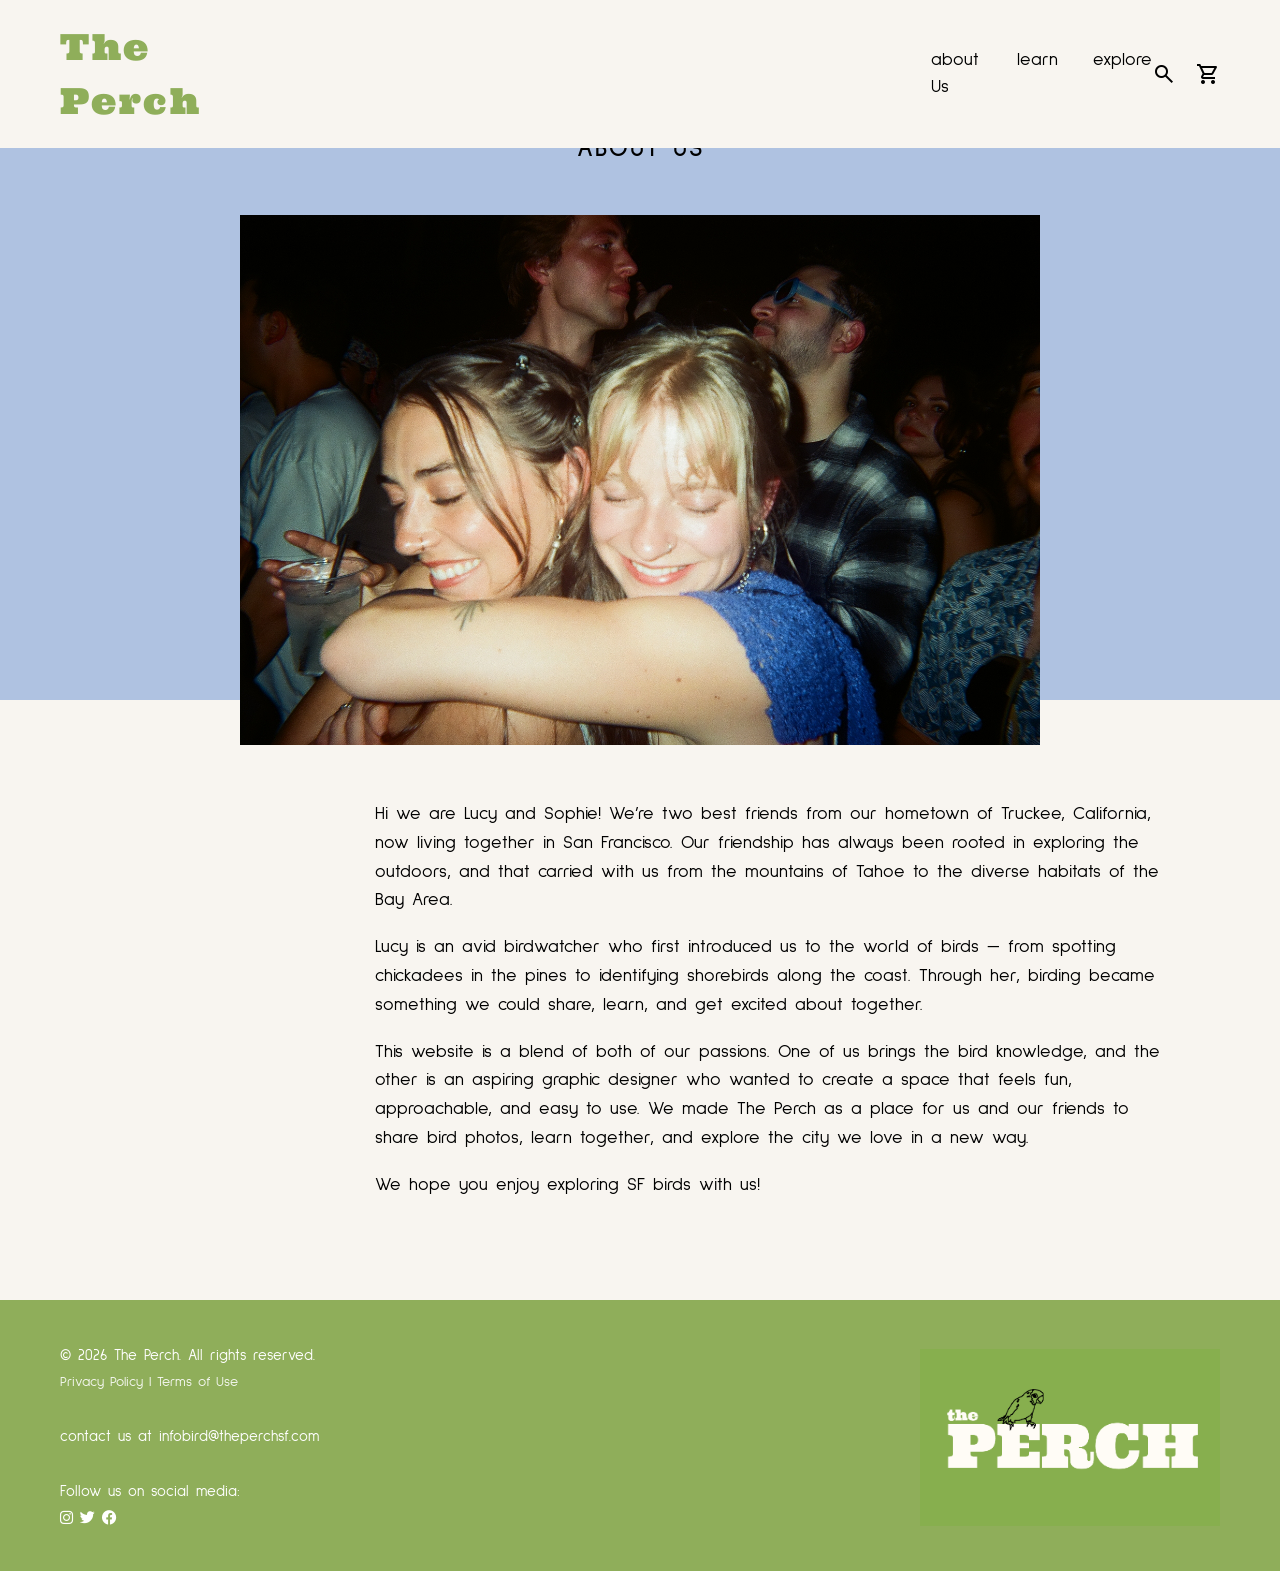
==== about-us.html @ cc9ff281 "Final edits" ====
<!DOCTYPE html>
<html>
<head>
<title>The Perch SF</title>
<meta charset="UTF-8">
<meta name="viewport" content="width=device-width, initial-scale=1">
<link rel="stylesheet" href="/css/w3.css">
<link rel="stylesheet" href="css/style.css">

<!-- google fonts links  -->
<link rel="preconnect" href="https://fonts.googleapis.com">
<link rel="preconnect" href="https://fonts.gstatic.com" crossorigin>
<link href="https://fonts.googleapis.com/css2?family=Sulphur+Point:wght@300;400;700&family=Ultra&display=swap" rel="stylesheet">
<link href="https://fonts.googleapis.com/css2?family=Material+Symbols+Outlined" rel="stylesheet">

<!-- font awesome icons link -->
<link rel="stylesheet" href="https://cdnjs.cloudflare.com/ajax/libs/font-awesome/6.0.0/css/all.min.css">

<!-- Navbar (sit on top) -->
<header class="w3-top">
  <div class="navbar">

    <a href="index.html" class="logo">The Perch</a>

    <!-- learn and explore pages linked, no about page linked -->
    <div class="nav-links">
      <a href="about-us.html">about Us</a>
      <a href="learn.html">learn</a>
      <a href="explore.html">explore</a>
    </div>

    <div class="nav-icons">
      <span class="material-symbols-outlined">search</span>
      <span class="material-symbols-outlined">shopping_cart</span>
    </div>

  </div>
</header>
</head>

<!-- THIS IS THE ABOUT US PAGE  -->

<!-- blue block background -->
<header class="hero-blueblock-aboutus">
  <h1 class="about-us-title">ABOUT US</h1>

  <!-- about us hero image -->
    <img src="images/About-us/about-us.JPG" class="about-us-hero-image" alt="About Us Hero Image">
</header>

  <main class="about-us-text">
  <p>
    Hi we are Lucy and Sophie! We’re two best friends from our hometown of Truckee, California, now living together in San Francisco. Our friendship has always been rooted in exploring the outdoors, and that carried with us from the mountains of Tahoe to the diverse habitats of the Bay Area.
  </p>
  <p>
Lucy is an avid birdwatcher who first introduced us to the world of birds — from spotting chickadees in the pines to identifying shorebirds along the coast. Through her, birding became something we could share, learn, and get excited about together.
  </p>
  <p>
    This website is a blend of both of our passions. One of us brings the bird knowledge, and the other is an aspiring graphic designer who wanted to create a space that feels fun, approachable, and easy to use. We made The Perch as a place for us and our friends to share bird photos, learn together, and explore the city we love in a new way.
  </p>
  <p>
    We hope you enjoy exploring SF birds with us!
  </p>
</main>

 <!-- Footer -->
<footer class="custom-footer">

  <div class="footer-content">
    
    <div class="footer-text">
      <p>© 2026 The Perch. All rights reserved.</p>
      <p class="footer-links">Privacy Policy | Terms of Use</p>
      <br>
      <p> contact us at infobird@theperchsf.com</p>
            <br>
      <p>Follow us on social media:</p>
            <div class="social-icons">
        <a href="#"><i class="fa-brands fa-instagram" style="color: rgb(255, 255, 255);"></i></a>
        <a href="#"><i class="fa-brands fa-twitter" style="color: rgb(255, 255, 255);"></i></a>
        <a href="#"><i class="fa-brands fa-facebook" style="color: rgb(255, 255, 255);"></i></a>
      </div>
    </div>

    <div class="footer-image">
      <img src="images/Footer/PerchLogo-footer.png" alt="Footer Image">
    </div>

  </div>

</footer>
</body>
</html>
---- css/style.css ----
/* MY PERSONAL STYLESHEET */

/* BODY */
body {
  font-family: "Sulphur Point", sans-serif;
  background-color: #f8f5f0;
}

/* HEADERS */
h1,
h2,
h3,
h4,
h5,
h6 {
  font-family: "Sulphur Point", sans-serif;
  font-weight: bold;
}

/* LOGO */
.logo {
  font-family: "Ultra", serif;
  font-size: 36px;
  letter-spacing: 2px;
  color: #8fae5a;
  text-decoration: none;
}

/* NAV BAR STYLES*/
.navbar {
  display: flex;
  align-items: center;
  justify-content: space-between;
  padding: 20px 60px;
  background-color: #f8f5f0;
}

/* navigation bar links */
.nav-links {
  display: flex;
  gap: 35px;
  margin-left: 650px;
}

.nav-links a {
  font-family: "Sulphur Point", sans-serif;
  text-decoration: none;
  color: black;
  font-size: 18px;
}

/* hover color for nav links */
.nav-links a:hover {
  color: #8fae5a;
}

/* nav icons (search and cart) */
.nav-icons {
  display: flex;
  gap: 20px;
}

.material-symbols-outlined {
  font-size: 26px;
  cursor: pointer;
}

/* FOOTER STYLES*/

.custom-footer {
  background-color: #8fae5a;
  color: white;
  padding: 40px 60px;
}

/* footer layout */
.footer-content {
  display: flex;
  justify-content: space-between;
  align-items: center;
}

/* footer text */
.footer-text p {
  margin: 5px 0;
}

.footer-links {
  font-size: 14px;
  opacity: 0.9;
}

/* footer image */
.footer-image img {
  width: 300px;
  height: auto;
}

social-icons {
  display: flex;
  gap: 15px;
}

/* HOMEPAGE STYLES*/

/* hero image on homepage */
.hero-img {
  width: 100%;
  height: 900px;
  object-fit: cover;
  display: block;
}

/* images that overlap hero image on homepage (use later) */
.overlap-img {
  position: absolute;
  top: 275px;
  left: 100px;
}

.overlap-img2 {
  position: absolute;
  top: 0px;
  right: 10px;
}

/* welcome section */
.welcome-section {
  max-width: 900px;
  margin: 80px auto 80px 300px;
  text-align: left;
  padding: 0 80px;
}

.welcome-section h1 {
  margin-bottom: 20px;
}

.welcome-section p {
  font-size: 18px;
  line-height: 1.6;
}

/*welcome button*/
.welcome-button {
  display: inline-block;
  margin-top: 30px;
  margin-left: 315px;
  padding: 12px 28px;
  background-color: #afc2e1;
  color: black;
  text-decoration: none;
  font-family: "Sulphur Point", sans-serif;
  font-size: 16px;
  border-radius: 2px;
}

/*hover color welcome button*/
.welcome-button:hover {
  background-color: #8fae5a;
}

/* my icons on homepage (bird, binos, bridge) */
.myicon-row {
  display: flex;
  justify-content: center;
  gap: 150px;
  margin: 80px 0;
}

/* icon boxes (my icon images) */
.icon-box {
  text-align: center;
}

/* icon images */
.icon-box img {
  width: 150px;
  height: 150px;
  object-fit: contain;
  display: block;
}

/* buttons under myicons */
.myicon-button {
  display: inline-block;
  margin-top: 15px;
  padding: 10px 20px;
  background-color: #afc2e1;
  color: black;
  text-decoration: none;
  font-family: "Sulphur Point", sans-serif;
  border-radius: 2px;
}

/* hover color for icon buttons */
.myicon-button:hover {
  background-color: #8fae5a;
}

/* ABOUT US PAGE STYLES */

.hero-blueblock-aboutus {
  background-color: #afc2e1;
  height: 700px;
  display: flex;
  align-items: center;
  justify-content: center;
  position: relative;
}

.about-us-hero-image {
  width: 800px;
  height: auto;
  position: absolute;
  top: 215px;
}

.about-us-title {
  position: absolute;
  top: 120px;
  font-family: "Sulphur Point", sans-serif;
  font-weight: 700;
  font-size: 25px;
  letter-spacing: 2px;
}

.about-us-text {
  max-width: 800px;
  text-align: left;
  margin-left: 375px;
  margin-top: 100px;
  margin-bottom: 100px;
}

.about-us-text p {
  font-size: 18px;
  line-height: 1.6;
}

/* EXPLORE PAGE STYLES */

/* hero blue block */
.hero-blueblock {
  background-color: #afc2e1;
  height: 900px;
  display: flex;
  align-items: center;
  justify-content: center;
  position: relative;
}

/* hero image on explore page */
.explore-hero-image {
  width: 800px;
  height: auto;
  position: absolute;
  top: 150px;
}

/* explore page title */
.explore-title {
  position: absolute;
  top: 120px;
  font-family: "Sulphur Point", sans-serif;
  font-weight: 700;
  font-size: 25px;
  letter-spacing: 2px;
}

/* explore page text */
.explore-text {
  max-width: 400px;
  margin: 150px 220px 50px auto;
}

.explore-text p {
  font-size: 18px;
  line-height: 1.6;
}

/* scrolling box for explore page locations */
.my-scrolling {
  max-height: 600px;
  overflow: auto;
  padding: 20px;
  margin: 40px 0 40px 300px;
  width: 500px;

  background-color: #afc2e1;
  border-radius: 2px;
}

/* image carousel for explore page */
.carousel {
  max-width: 600px;
  margin: 100px 300px 100px auto;
}

.mySlides {
  width: 600px;
  height: 400px;
  object-fit: cover;
  display: none;
}

/* LEARN PAGE STYLES */

/* hero blue block for learn page */
.learn-hero-blueblock {
  background-color: #afc2e1;
  padding: 150px 0 80px 0;
  position: relative;
  height: 900px;
}

/* learn page title */
.learn-title {
  text-align: center;
  font-family: "Sulphur Point", sans-serif;
  font-weight: 700;
  font-size: 25px;
  letter-spacing: 2px;
  margin-bottom: 40px;
}

/* learn page text */
.learn-text1,
.learn-text2 {
  max-width: 800px;
  margin: 60px auto;
  padding: 0 20px;
}

.learn-text2 {
  margin-top: 200px;
}

.learn-text1 p,
.learn-text2 p {
  font-size: 18px;
  line-height: 1.6;
}

/* images embedded in learn page text */
.learn-img-left {
  width: 300px;
  float: left;
  margin-right: 20px;
  margin-bottom: 10px;
  border-radius: 50%;
}

.learn-img-right {
  width: 300px;
  float: right;
  margin-left: 20px;
  margin-bottom: 10px;
  border-radius: 50%;
}

/* keeps layout from breaking w clearfix */
.learn-text1::after,
.learn-text2::after {
  content: "";
  display: block;
  clear: both;
}

/* learn page hyperlink to merlin website */
.learn-link {
  display: block;
  text-align: center;
  margin-top: 15px;
  color: #8fae5a;
  text-decoration: none;
  font-weight: 500;
  font-size: 18px;
}

.learn-link:hover {
  text-decoration: underline;
}

/* how to use binoculars section */
.binoculars-section {
  text-align: center;
  margin: 150px 0 40px 0;
}

.binoculars-title {
  font-size: 22px;
  letter-spacing: 2px;
  margin-bottom: 30px;
}

.binoculars-image {
  width: 400px;
  height: auto;
  display: block;
  margin: 0 auto 5px auto;
}

/* binoculars step box and list */
.binoculars-steps {
  background-color: #afc2e1;
  max-width: 600px;
  margin: 10px auto 10px auto;
  padding: 30px 40px;
  border-radius: 2px;
}

.binoculars-steps ol {
  padding-left: 20px;
  text-align: left;
}

.binoculars-steps li {
  font-size: 17px;
  line-height: 1.6;
  margin-bottom: 12px;
}

/* link to birds page section */
.birds-image {
  width: 300px;
  height: auto;
  display: block;
  margin: 0 auto 5px auto;
}

.bird-box {
  text-align: center;
  margin: 50px 0px 80px 0px;
  padding: 0 80px;
}

.bird-button {
  display: inline-block;
  margin-top: 30px;
  padding: 12px 28px;
  background-color: #afc2e1;
  color: black;
  text-decoration: none;
  font-family: "Sulphur Point", sans-serif;
  font-size: 16px;
  border-radius: 2px;
}

.bird-button:hover {
  background-color: #8fae5a;
}

/* birding identification questions section */
.questions-section {
  background-color: #afc2e1;
  max-width: 600px;
  margin: 50px auto;
  padding: 30px 40px;
  border-radius: 2px;
  text-align: center;
}

.questions-title {
  font-size: 22px;
  letter-spacing: 2px;
  margin-bottom: 25px;
  margin-top: 100px;
  text-align: center;
}

.questions-list {
  text-align: left;
  font-size: 18px;
  line-height: 1.6;
  margin-bottom: 20px;
}

.questions-list li {
  margin-bottom: 10px;
}

/* bottom image learn page */
.learn-bottom-image {
  margin: 40px 0 0 0;
}

.learn-bottom-image img {
  width: 400px;
  height: auto;
  display: block;
  margin: 0 auto;
}

/* BIRDS PAGE STYLES */

.hero-blueblockbirds {
  background-color: #afc2e1;
  height: 900px;
  display: flex;
  align-items: center;
  justify-content: center;
  position: relative;
}

/* hero image on birds page */
.birds-hero-image {
  width: 800px;
  height: auto;
  position: absolute;
  top: 500px;
  margin: auto 0px 0px 350px;
}

/* birdspage title */
.birds-title {
  position: absolute;
  top: 120px;
  font-family: "Sulphur Point", sans-serif;
  font-weight: 700;
  font-size: 25px;
  letter-spacing: 2px;
}

/* birds page text */
.birds-text {
  max-width: 800px;
  position: absolute;
  top: 200px;
}

.birds-text p {
  font-size: 18px;
  line-height: 1.6;
}

.bird-table-title {
  font-size: 22px;
  letter-spacing: 2px;
  margin-bottom: 0px;
  margin-top: 350px;
  text-align: center;
}

/* bird table */
.bird-table,
.bird-table-all {
  margin: 50px auto 100px auto;
  border-collapse: collapse;
  border-spacing: 0;
  width: 80%;
  display: table;
}

.bird-table-header {
  width: 80%;
  margin: 50px auto;
  border-collapse: collapse;
}

.bird-table-header th,
.bird-table-header td {
  border: 2px solid #f8f5f0;
  padding: 12px;
  text-align: left;
}
.bird-table-header th {
  background-color: #8fae5a;
  font-weight: bold;
}

.bird-table-header td {
  background-color: #cfddf5;
}

.bird-table-header td:hover {
  background-color: #afc2e1;
}

.bird-table-header th:hover {
  background-color: #8fae5a;
  color: white;
}

/* BIRD PROFILE 1: DARK EYED JUNCO STYLES */

/* hero blue block bird profile */
.hero-blueblock-birdprofile {
  background-color: #afc2e1;
  height: 900px;
  display: flex;
  align-items: center;
  justify-content: center;
  position: relative;
}

/* hero image on bird profilepage */
.birdprofile-hero-image {
  width: 800px;
  height: auto;
  position: absolute;
  top: 150px;
}

/* bird profile page title/subtitle */
.birdprofile-title {
  position: absolute;
  top: 120px;
  font-family: "Sulphur Point", sans-serif;
  font-weight: 700;
  font-size: 25px;
  letter-spacing: 2px;
}

.birdprofile-subtitle {
  font-size: 20px;
  letter-spacing: 2px;
  text-align: center;
  position: absolute;
  top: 160px;
}

/* bird profile page text */
.birdprofile-text {
  max-width: 400px;
  margin: 150px auto 50px 900px;
  position: absolute;
  top: 200px;
}

.birdprofile-text p {
  font-size: 18px;
  line-height: 1.6;
}

/* bird profile accordion buttons */

/* w3.css styles for accordion (override) */

.w3-brown {
  background-color: #afc2e1 !important;
  color: black !important;
}

.w3-orange {
  background-color: #8fae5a !important;
  color: black !important;
}

/* custom styles for accordion buttons and content */
.accordion-container {
  max-width: 600px;
  margin: 50px auto;
}

.accordion-button {
  display: block;
  width: 100%;
  padding: 15px;
  text-align: left;
  font-family: "Sulphur Point", sans-serif;
  font-size: 18px;
  border: none;
  cursor: pointer;
}

.accordion-content {
  padding: 15px;
  background-color: #f8f5f0;
  font-size: 18px;
}

.accordion-button:hover {
  background-color: #8fae5a;
  color: white;
}

/* personality of the bird section */

.birdprofile-personality-title {
  font-size: 22px;
  letter-spacing: 2px;
  margin-bottom: 20px;
  margin-top: 100px;
  text-align: center;
}

.birdprofile-personality {
  max-width: 600px;
  position: relative;
  margin: 25px 0px 50px 450px;
  text-align: center;
}

.birdprofile-personality p {
  font-size: 18px;
  line-height: 1.6;
}

/* youtube videos embedded in bird profile page */
.birdprofile-video-title {
  font-size: 22px;
  letter-spacing: 2px;
  margin-bottom: 20px;
  margin-top: 100px;
  text-align: center;
}

.birdprofile-video {
  display: flex;
  flex-wrap: wrap;
  flex-direction: row;
  justify-content: space-evenly;
  padding: 20px;
  margin-bottom: 50px;
}

/* LOCATION PROFILE PAGE 1: CRISSY FIELD STYLES */

/* hero blue block location profile */
.hero-blueblock-locationprofile {
  background-color: #afc2e1;
  height: 900px;
  display: flex;
  align-items: center;
  justify-content: center;
  position: relative;
}

/* hero image on location profile page */
.locationprofile-hero-image {
  width: 900px;
  height: auto;
  position: absolute;
  margin: auto 0px 0px 300px;
  top: 300px;
}

/* location profile page title/subtitle */
.locationprofile-title {
  position: absolute;
  top: 120px;
  font-family: "Sulphur Point", sans-serif;
  font-weight: 700;
  font-size: 25px;
  letter-spacing: 2px;
}

.locationprofile-subtitle {
  font-size: 20px;
  letter-spacing: 2px;
  text-align: center;
  position: absolute;
  top: 160px;
}

/* location profile page text */
.locationprofile-maintext {
  max-width: 500px;
  margin: 150px auto 50px 300px;
  position: relative;
  font-size: 18px;
}

.locationprofile-subtitle2 {
  font-size: 18px;
  letter-spacing: 2px;
  text-align: center;
  position: relative;
}

/* location profile page bird image gallery */
.locationprofile-bird-gallery {
  display: flex;
  flex-wrap: wrap;
  justify-content: space-around;
  margin: 50px auto;
  max-width: 800px;
}

.gallery-image {
  width: 250px;
  height: auto;
  margin: 15px;
  cursor: pointer;
}

/* w3 lightbox styles */

/* The Modal (background) */
.modal {
  display: none;
  position: fixed;
  z-index: 1000;
  padding-top: 100px;
  left: 0;
  top: 0;
  width: 100%;
  height: 100%;
  overflow: auto;
  background-color: #8fae5a;
  background-color: rgba(143, 174, 90, 0.9);
}

/* Modal Content */
.modal-content {
  position: relative;
  background-color: none;
  margin: auto 300px auto 500px;
  padding: 0;
  width: 90%;
  max-width: 1200px;
}

/* The Close Button */
.close {
  color: white;
  position: absolute;
  top: 10px;
  right: 25px;
  font-size: 35px;
  font-weight: bold;
}

.close:hover,
.close:focus {
  color: #afc2e1;
  text-decoration: none;
  cursor: pointer;
}

.mySlides {
  display: none;
}

.mySlides img {
  display: block;
  margin: auto;
  width: 500px;
  height: 500px;
}

.cursor {
  cursor: pointer;
}

/* Next & previous buttons */
.prev,
.next {
  cursor: pointer;
  position: absolute;
  top: 60%;
  width: auto;
  padding: 16px;
  margin-top: -50px;
  color: white;
  font-weight: bold;
  font-size: 20px;
  transition: 0.6s ease;
  border-radius: 0 3px 3px 0;
  user-select: none;
  -webkit-user-select: none;
  margin-right: 600px;
}

/* Position the "next button" to the right */
.next {
  right: 0;
  border-radius: 3px 0 0 3px;
}

/* hover */
.prev:hover,
.next:hover {
  background-color: #afc2e1;
}

/* Number text (1/3 etc) */
.numbertext {
  color: white;
  font-size: 12px;
  padding: 8px 12px;
  position: absolute;
  top: 0;
  margin: auto 500px;
}

img {
  margin-bottom: -4px;
}

.caption-container {
  text-align: center;
  background-color: #afc2e1;
  padding: 10px;
  color: white;
  margin: 100px 650px 0 auto;
  width: 100%;
  max-width: 500px;
}

.demo {
  opacity: 0.6;
}

.active,
.demo:hover {
  opacity: 1;
}

img.hover-shadow {
  transition: 0.3s;
}

.hover-shadow:hover {
  box-shadow:
    0 8px 8px 0 #afc2e1,
    0 10px 20px 0 #afc2e1;
}

* {
  box-sizing: border-box;
}

.row > .column {
  padding: 0 8px;
}

.row:after {
  content: "";
  display: table;
  clear: both;
}

.column {
  float: none;
  width: 30%;
}

.row {
  display: flex;
  justify-content: center;
  gap: 10px;
  margin: 150px 10px 100px 130px;
}

/* location history section */
.location-history-title {
  font-size: 22px;
  letter-spacing: 2px;
  margin-bottom: 20px;
  margin-top: 20px;
  text-align: center;
}

.location-history-blue-block {
  background-color: #afc2e1;
  max-width: 900px;
  margin: 15px auto 50px auto;
  text-align: left;
  padding: 50px 50px;
}

.location-history-text {
  font-size: 18px;
  line-height: 1.6;
}

.location-history-blue-block p {
  margin: 0;
}
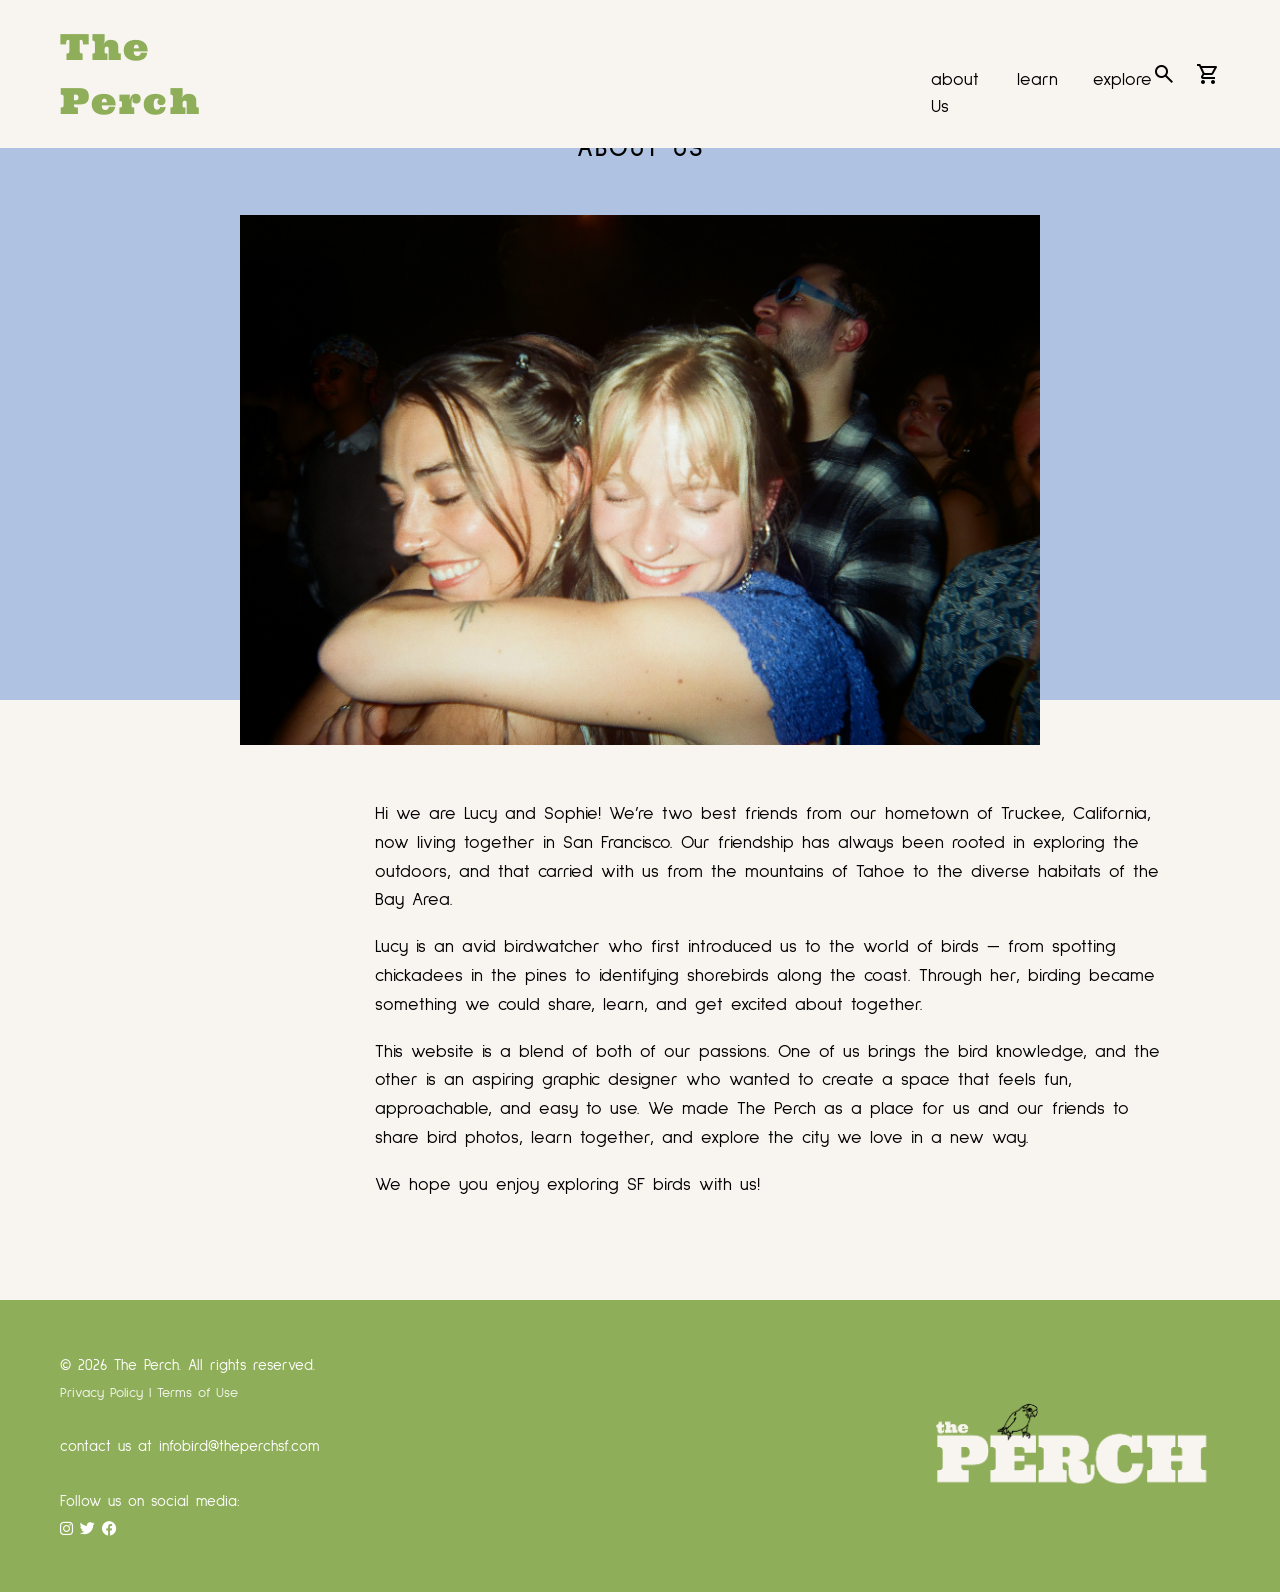
==== commit 3aee2452: "new edits" ====
--- a/about-us.html
+++ b/about-us.html
@@ -45,7 +45,7 @@
   <h1 class="about-us-title">ABOUT US</h1>
 
   <!-- about us hero image -->
-    <img src="images/About-us/about-us.JPG" class="about-us-hero-image" alt="About Us Hero Image">
+    <img src="images/About-us/about-us-edit.png" class="about-us-hero-image" alt="About Us Hero Image">
 </header>
 
   <main class="about-us-text">
@@ -83,7 +83,7 @@
     </div>
 
     <div class="footer-image">
-      <img src="images/Footer/PerchLogo-footer.png" alt="Footer Image">
+      <img src="images/Footer/Perch-Logo-Final.png" alt="Footer Image">
     </div>
 
   </div>
--- a/css/style.css
+++ b/css/style.css
@@ -26,6 +26,12 @@
   text-decoration: none;
 }
 
+.logo-small {
+  font-size: 0.5em; /* This makes it exactly half the size of PERCH */
+  text-transform: lowercase; /* Optional: keeps "the" lowercase */
+  vertical-align: middle; /* Optional: aligns it nicely with the larger text */
+}
+
 /* NAV BAR STYLES*/
 .navbar {
   display: flex;
@@ -40,6 +46,7 @@
   display: flex;
   gap: 35px;
   margin-left: 650px;
+  transform: translateY(20px);
 }
 
 .nav-links a {
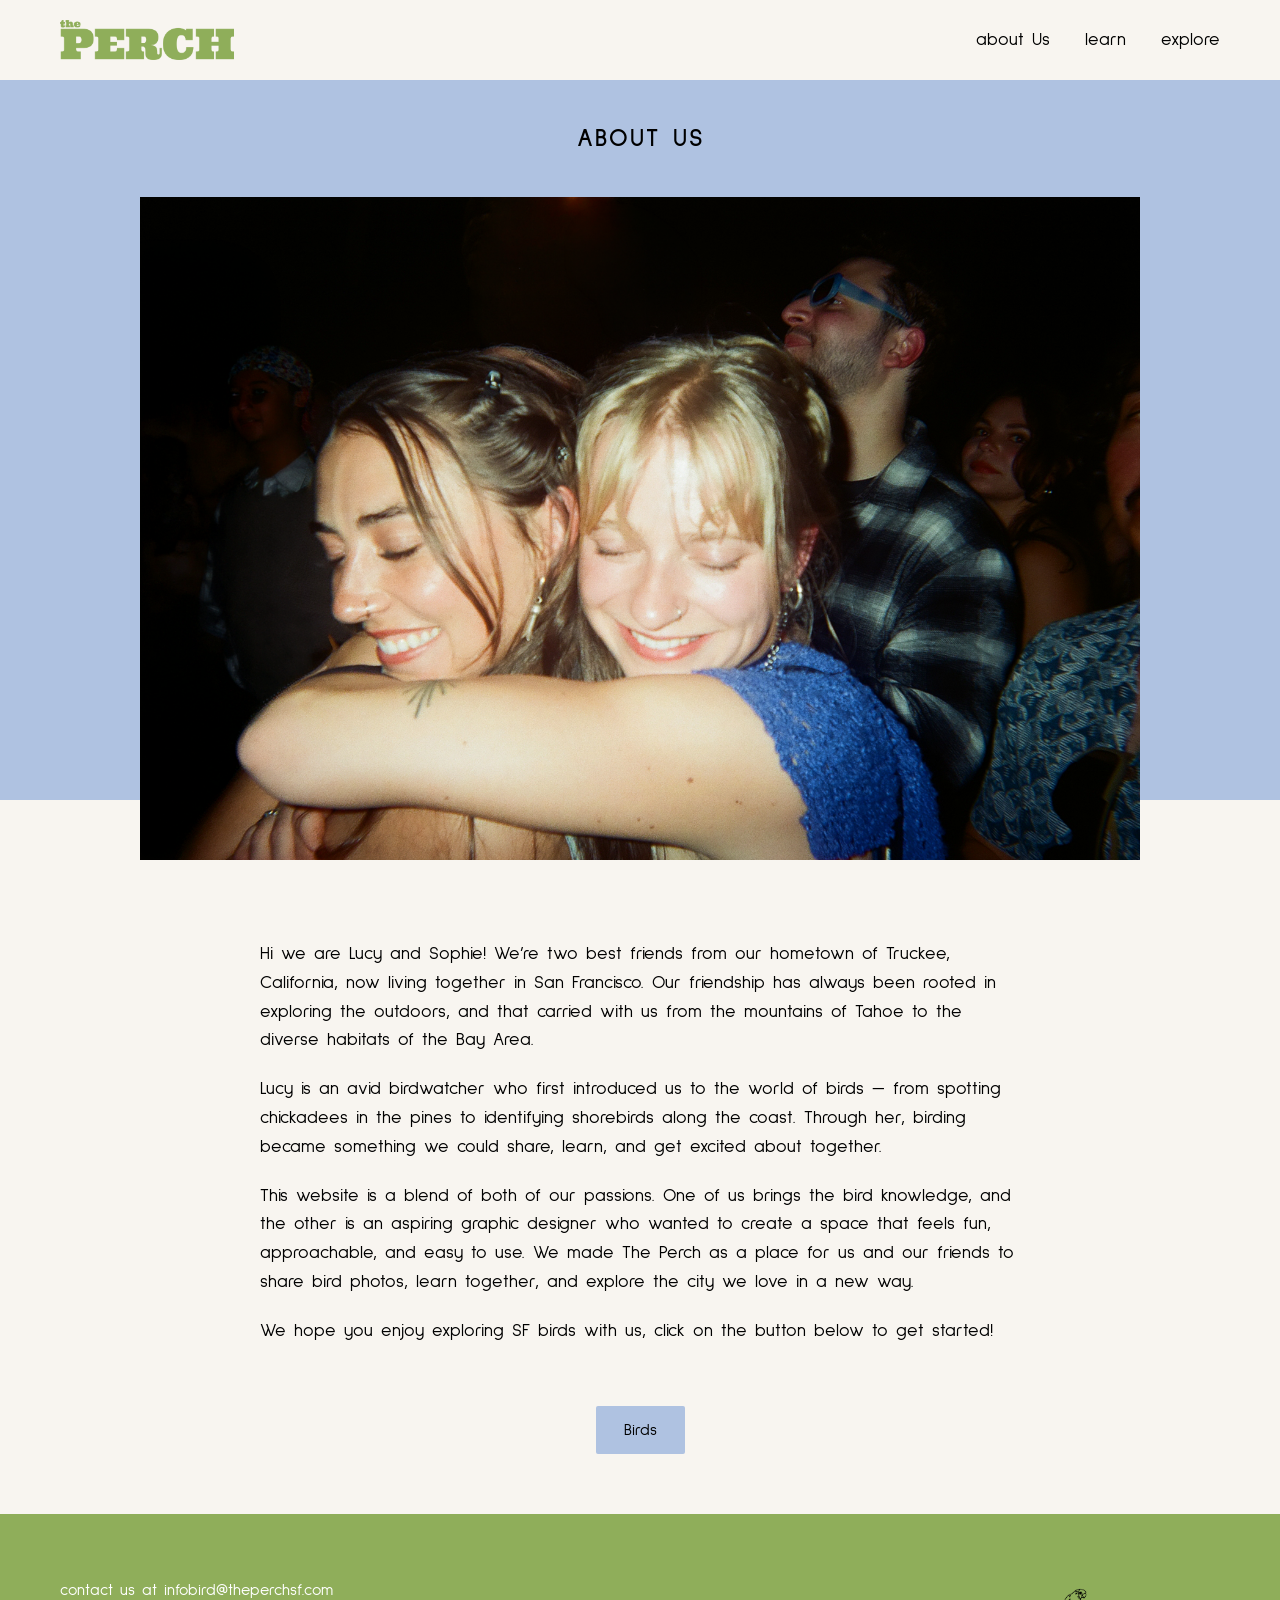
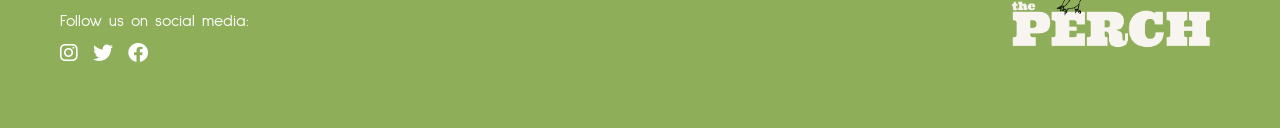
==== commit c963c7e3: "New Updates" ====
--- a/about-us.html
+++ b/about-us.html
@@ -1,93 +1,62 @@
 <!DOCTYPE html>
-<html>
+<html lang="en">
 <head>
-<title>The Perch SF</title>
+<title>About Us | The Perch SF</title>
 <meta charset="UTF-8">
 <meta name="viewport" content="width=device-width, initial-scale=1">
 <link rel="stylesheet" href="/css/w3.css">
 <link rel="stylesheet" href="css/style.css">
-
-<!-- google fonts links  -->
 <link rel="preconnect" href="https://fonts.googleapis.com">
 <link rel="preconnect" href="https://fonts.gstatic.com" crossorigin>
 <link href="https://fonts.googleapis.com/css2?family=Sulphur+Point:wght@300;400;700&family=Ultra&display=swap" rel="stylesheet">
-<link href="https://fonts.googleapis.com/css2?family=Material+Symbols+Outlined" rel="stylesheet">
+<link rel="stylesheet" href="https://cdnjs.cloudflare.com/ajax/libs/font-awesome/6.0.0/css/all.min.css">
+</head>
+<body>
 
-<!-- font awesome icons link -->
-<link rel="stylesheet" href="https://cdnjs.cloudflare.com/ajax/libs/font-awesome/6.0.0/css/all.min.css">
-
-<!-- Navbar (sit on top) -->
+<!-- THIS IS THE ABOUT US PAGE -->
 <header class="w3-top">
   <div class="navbar">
-
-    <a href="index.html" class="logo">The Perch</a>
-
-    <!-- learn and explore pages linked, no about page linked -->
+    <a href="index.html" class="logo"><img src="images/Header/Perch-Logo-Header.png" alt="the PERCH logo"></a>
     <div class="nav-links">
       <a href="about-us.html">about Us</a>
       <a href="learn.html">learn</a>
       <a href="explore.html">explore</a>
     </div>
-
-    <div class="nav-icons">
-      <span class="material-symbols-outlined">search</span>
-      <span class="material-symbols-outlined">shopping_cart</span>
-    </div>
-
   </div>
 </header>
-</head>
 
-<!-- THIS IS THE ABOUT US PAGE  -->
+<section class="hero">
+  <h1 class="page-title">ABOUT US</h1>
+  <img src="images/About-us/about-us-edit.png" class="hero-image hero-image-xl" alt="Illustration for the About Us page">
+</section>
 
-<!-- blue block background -->
-<header class="hero-blueblock-aboutus">
-  <h1 class="about-us-title">ABOUT US</h1>
-
-  <!-- about us hero image -->
-    <img src="images/About-us/about-us-edit.png" class="about-us-hero-image" alt="About Us Hero Image">
-</header>
-
-  <main class="about-us-text">
-  <p>
-    Hi we are Lucy and Sophie! We’re two best friends from our hometown of Truckee, California, now living together in San Francisco. Our friendship has always been rooted in exploring the outdoors, and that carried with us from the mountains of Tahoe to the diverse habitats of the Bay Area.
-  </p>
-  <p>
-Lucy is an avid birdwatcher who first introduced us to the world of birds — from spotting chickadees in the pines to identifying shorebirds along the coast. Through her, birding became something we could share, learn, and get excited about together.
-  </p>
-  <p>
-    This website is a blend of both of our passions. One of us brings the bird knowledge, and the other is an aspiring graphic designer who wanted to create a space that feels fun, approachable, and easy to use. We made The Perch as a place for us and our friends to share bird photos, learn together, and explore the city we love in a new way.
-  </p>
-  <p>
-    We hope you enjoy exploring SF birds with us!
-  </p>
+<main class="section about-text">
+  <div class="container grid">
+    <div class="col-center-text">
+      <p>Hi we are Lucy and Sophie! We’re two best friends from our hometown of Truckee, California, now living together in San Francisco. Our friendship has always been rooted in exploring the outdoors, and that carried with us from the mountains of Tahoe to the diverse habitats of the Bay Area.</p>
+      <p>Lucy is an avid birdwatcher who first introduced us to the world of birds — from spotting chickadees in the pines to identifying shorebirds along the coast. Through her, birding became something we could share, learn, and get excited about together.</p>
+      <p>This website is a blend of both of our passions. One of us brings the bird knowledge, and the other is an aspiring graphic designer who wanted to create a space that feels fun, approachable, and easy to use. We made The Perch as a place for us and our friends to share bird photos, learn together, and explore the city we love in a new way.</p>
+      <p>We hope you enjoy exploring SF birds with us, click on the button below to get started!</p>
+    </div>
+  </div>
 </main>
 
- <!-- Footer -->
+<div class="btn-row"><a href="birds.html" class="btn">Birds</a></div>
+
 <footer class="custom-footer">
-
   <div class="footer-content">
-    
     <div class="footer-text">
-      <p>© 2026 The Perch. All rights reserved.</p>
-      <p class="footer-links">Privacy Policy | Terms of Use</p>
-      <br>
-      <p> contact us at infobird@theperchsf.com</p>
-            <br>
+      <p>contact us at infobird@theperchsf.com</p>
       <p>Follow us on social media:</p>
-            <div class="social-icons">
-        <a href="#"><i class="fa-brands fa-instagram" style="color: rgb(255, 255, 255);"></i></a>
-        <a href="#"><i class="fa-brands fa-twitter" style="color: rgb(255, 255, 255);"></i></a>
-        <a href="#"><i class="fa-brands fa-facebook" style="color: rgb(255, 255, 255);"></i></a>
+      <div class="social-icons">
+        <a href="#"><i class="fa-brands fa-instagram"></i></a>
+        <a href="#"><i class="fa-brands fa-twitter"></i></a>
+        <a href="#"><i class="fa-brands fa-facebook"></i></a>
       </div>
     </div>
+    <div class="footer-image"><img src="images/Footer/Perch-Logo-Final.png" alt="The Perch logo"></div>
+  </div>
+</footer>
 
-    <div class="footer-image">
-      <img src="images/Footer/Perch-Logo-Final.png" alt="Footer Image">
-    </div>
-
-  </div>
-
-</footer>
 </body>
-</html>
+</html>
--- a/css/style.css
+++ b/css/style.css
@@ -1,12 +1,27 @@
-/* MY PERSONAL STYLESHEET */
-
-/* BODY */
+/* THE PERCH SF - style.css (12-column grid, mobile-ready) */
+:root {
+  --cream: #f8f5f0;
+  --blue: #afc2e1;
+  --pale: #cfddf5;
+  --green: #8fae5a;
+  --gap: 24px;
+  --bleed: 60px;
+  --blue-h: 800px;
+}
+* {
+  box-sizing: border-box;
+}
 body {
+  margin: 0;
   font-family: "Sulphur Point", sans-serif;
-  background-color: #f8f5f0;
-}
-
-/* HEADERS */
+  background: var(--cream);
+  color: #000;
+}
+img {
+  max-width: 100%;
+  height: auto;
+  display: block;
+}
 h1,
 h2,
 h3,
@@ -16,650 +31,478 @@
   font-family: "Sulphur Point", sans-serif;
   font-weight: bold;
 }
-
-/* LOGO */
-.logo {
-  font-family: "Ultra", serif;
-  font-size: 36px;
-  letter-spacing: 2px;
-  color: #8fae5a;
-  text-decoration: none;
-}
-
-.logo-small {
-  font-size: 0.5em; /* This makes it exactly half the size of PERCH */
-  text-transform: lowercase; /* Optional: keeps "the" lowercase */
-  vertical-align: middle; /* Optional: aligns it nicely with the larger text */
-}
-
-/* NAV BAR STYLES*/
+p {
+  font-size: 18px;
+  line-height: 1.6;
+  margin: 0 0 20px;
+}
+
+/* NAVBAR */
 .navbar {
   display: flex;
   align-items: center;
   justify-content: space-between;
   padding: 20px 60px;
-  background-color: #f8f5f0;
-}
-
-/* navigation bar links */
+  background: var(--cream);
+}
+.logo img {
+  height: 40px;
+  width: auto;
+}
 .nav-links {
   display: flex;
   gap: 35px;
-  margin-left: 650px;
-  transform: translateY(20px);
-}
-
+}
 .nav-links a {
-  font-family: "Sulphur Point", sans-serif;
   text-decoration: none;
-  color: black;
+  color: #000;
   font-size: 18px;
 }
-
-/* hover color for nav links */
 .nav-links a:hover {
-  color: #8fae5a;
-}
-
-/* nav icons (search and cart) */
-.nav-icons {
-  display: flex;
-  gap: 20px;
-}
-
-.material-symbols-outlined {
-  font-size: 26px;
-  cursor: pointer;
-}
-
-/* FOOTER STYLES*/
-
-.custom-footer {
-  background-color: #8fae5a;
-  color: white;
-  padding: 40px 60px;
-}
-
-/* footer layout */
-.footer-content {
-  display: flex;
-  justify-content: space-between;
+  color: var(--green);
+}
+
+/* GRID: 12 columns */
+.container {
+  max-width: 1200px;
+  margin: 0 auto;
+  padding: 0 24px;
+}
+.container-wide {
+  max-width: 1500px;
+}
+.grid {
+  display: grid;
+  grid-template-columns: repeat(12, 1fr);
+  column-gap: var(--gap);
   align-items: center;
 }
-
-/* footer text */
-.footer-text p {
-  margin: 5px 0;
-}
-
-.footer-links {
-  font-size: 14px;
-  opacity: 0.9;
-}
-
-/* footer image */
-.footer-image img {
-  width: 300px;
-  height: auto;
-}
-
-social-icons {
-  display: flex;
-  gap: 15px;
-}
-
-/* HOMEPAGE STYLES*/
-
-/* hero image on homepage */
-.hero-img {
-  width: 100%;
-  height: 900px;
-  object-fit: cover;
+.col-full {
+  grid-column: 1/-1;
+}
+.col-center-wide {
+  grid-column: 2 / span 10;
+}
+.col-center-text {
+  grid-column: 3 / span 8;
+}
+.col-offset-text {
+  grid-column: 3 / span 7;
+}
+.col-text-left {
+  grid-column: 2 / span 5;
+}
+.col-img-right {
+  grid-column: 8 / span 5;
+}
+.col-img-left {
+  grid-column: 1 / span 5;
+}
+.col-text-right {
+  grid-column: 7 / span 5;
+}
+.col-left-text {
+  grid-column: 2 / span 7;
+}
+.align-start {
+  align-items: start;
+}
+.offset-down {
+  margin-top: 130px;
+}
+.hero-parrot {
+  grid-column: 1 / span 6;
+}
+.hero-heron {
+  grid-column: 7 / span 6;
+}
+.hero-circle.big {
+  width: 85%;
+}
+.hero-circle.small {
+  width: 75%;
+}
+.hero-circle {
+  width: 100%;
+}
+.hero-circle.right {
+  margin-left: auto;
+}
+.align-stretch {
+  align-items: stretch;
+}
+.video-fill iframe {
   display: block;
-}
-
-/* images that overlap hero image on homepage (use later) */
-.overlap-img {
-  position: absolute;
-  top: 275px;
-  left: 100px;
-}
-
-.overlap-img2 {
-  position: absolute;
-  top: 0px;
-  right: 10px;
-}
-
-/* welcome section */
-.welcome-section {
-  max-width: 900px;
-  margin: 80px auto 80px 300px;
-  text-align: left;
-  padding: 0 80px;
-}
-
-.welcome-section h1 {
-  margin-bottom: 20px;
-}
-
-.welcome-section p {
+  width: 100%;
+  height: 100%;
+  min-height: 315px;
+  border: 0;
+}
+.panel-fill {
+  height: 100%;
+  display: flex;
+  flex-direction: column;
+  justify-content: center;
+}
+.plain-list {
+  width: fit-content;
+  max-width: 100%;
+  margin: 0 auto;
+  padding-left: 20px;
+}
+.plain-list li {
   font-size: 18px;
   line-height: 1.6;
-}
-
-/*welcome button*/
-.welcome-button {
+  margin-bottom: 10px;
+}
+.col-6 {
+  grid-column: span 6;
+}
+.col-4 {
+  grid-column: span 4;
+}
+.col-center-text p:last-child {
+  margin-bottom: 0;
+}
+
+/* SPACING */
+.section {
+  padding-top: 80px;
+  padding-bottom: 80px;
+}
+.about-text {
+  padding-bottom: 0;
+}
+.section-title {
+  font-size: 22px;
+  letter-spacing: 2px;
+  text-align: center;
+  margin: 0 0 24px;
+}
+.center {
+  text-align: center;
+}
+.round {
+  border-radius: 50%;
+}
+
+/* HERO (same on every page) */
+.hero {
+  display: flex;
+  flex-direction: column;
+  align-items: center;
+  min-height: calc(var(--blue-h) + var(--bleed));
+  background: linear-gradient(
+    to bottom,
+    var(--blue) calc(100% - var(--bleed)),
+    transparent calc(100% - var(--bleed))
+  );
+  padding: 120px 24px 0;
+  text-align: center;
+}
+.hero > :last-child {
+  margin-top: auto;
+}
+.hero > .container {
+  width: 100%;
+}
+.hero-fixed {
+  min-height: 0;
+  background: linear-gradient(
+    to bottom,
+    var(--blue) var(--blue-h),
+    transparent var(--blue-h)
+  );
+}
+.hero-exact {
+  background: linear-gradient(
+    to bottom,
+    var(--blue) var(--blue-h),
+    transparent var(--blue-h)
+  );
+}
+.hero-explore {
+  --lift: 45px;
+  min-height: calc(var(--blue-h) + var(--bleed) - var(--lift));
+}
+.page-title {
+  font-size: 25px;
+  letter-spacing: 2px;
+  margin: 0 0 12px;
+}
+.page-subtitle {
+  font-size: 20px;
+  letter-spacing: 2px;
+  margin: 0 0 12px;
+}
+.hero-image {
+  width: 800px;
+  max-width: 100%;
+  margin: 32px auto 0;
+}
+.hero-image-xl {
+  width: 1000px;
+}
+.hero-text {
+  width: 100%;
+  max-width: 800px;
+  margin: 24px auto 32px;
+  text-align: left;
+}
+.home-hero {
+  width: 100%;
+  height: clamp(320px, 60vw, 900px);
+  object-fit: cover;
+}
+
+/* BUTTONS */
+.btn {
   display: inline-block;
-  margin-top: 30px;
-  margin-left: 315px;
   padding: 12px 28px;
-  background-color: #afc2e1;
-  color: black;
+  background: var(--blue);
+  color: #000;
   text-decoration: none;
   font-family: "Sulphur Point", sans-serif;
   font-size: 16px;
   border-radius: 2px;
 }
-
-/*hover color welcome button*/
-.welcome-button:hover {
-  background-color: #8fae5a;
-}
-
-/* my icons on homepage (bird, binos, bridge) */
-.myicon-row {
+.btn:hover {
+  background: var(--green);
+}
+.btn-row {
   display: flex;
   justify-content: center;
-  gap: 150px;
-  margin: 80px 0;
-}
-
-/* icon boxes (my icon images) */
+  padding: 60px 0;
+}
+.btn-center {
+  text-align: center;
+  margin-top: 10px;
+}
+.link-green {
+  display: block;
+  text-align: center;
+  color: var(--green);
+  text-decoration: none;
+  font-weight: 500;
+  font-size: 18px;
+}
+.link-green:hover {
+  text-decoration: underline;
+}
+
+/* HOMEPAGE ICONS */
 .icon-box {
+  display: flex;
+  flex-direction: column;
+  align-items: center;
+  gap: 16px;
   text-align: center;
 }
-
-/* icon images */
 .icon-box img {
   width: 150px;
   height: 150px;
   object-fit: contain;
-  display: block;
-}
-
-/* buttons under myicons */
-.myicon-button {
-  display: inline-block;
-  margin-top: 15px;
-  padding: 10px 20px;
-  background-color: #afc2e1;
-  color: black;
-  text-decoration: none;
-  font-family: "Sulphur Point", sans-serif;
+}
+
+/* PANELS, IMAGES, SCROLL BOX, CAROUSEL */
+.panel {
+  background: var(--blue);
+  padding: 30px 40px;
   border-radius: 2px;
 }
-
-/* hover color for icon buttons */
-.myicon-button:hover {
-  background-color: #8fae5a;
-}
-
-/* ABOUT US PAGE STYLES */
-
-.hero-blueblock-aboutus {
-  background-color: #afc2e1;
-  height: 700px;
-  display: flex;
-  align-items: center;
-  justify-content: center;
-  position: relative;
-}
-
-.about-us-hero-image {
-  width: 800px;
-  height: auto;
-  position: absolute;
-  top: 215px;
-}
-
-.about-us-title {
-  position: absolute;
-  top: 120px;
-  font-family: "Sulphur Point", sans-serif;
-  font-weight: 700;
-  font-size: 25px;
-  letter-spacing: 2px;
-}
-
-.about-us-text {
-  max-width: 800px;
+.panel ol,
+.panel ul {
+  margin: 0;
+  padding-left: 20px;
   text-align: left;
-  margin-left: 375px;
-  margin-top: 100px;
-  margin-bottom: 100px;
-}
-
-.about-us-text p {
-  font-size: 18px;
+}
+.panel li {
+  font-size: 17px;
   line-height: 1.6;
-}
-
-/* EXPLORE PAGE STYLES */
-
-/* hero blue block */
-.hero-blueblock {
-  background-color: #afc2e1;
-  height: 900px;
-  display: flex;
-  align-items: center;
-  justify-content: center;
-  position: relative;
-}
-
-/* hero image on explore page */
-.explore-hero-image {
-  width: 800px;
-  height: auto;
-  position: absolute;
-  top: 150px;
-}
-
-/* explore page title */
-.explore-title {
-  position: absolute;
-  top: 120px;
-  font-family: "Sulphur Point", sans-serif;
-  font-weight: 700;
-  font-size: 25px;
-  letter-spacing: 2px;
-}
-
-/* explore page text */
-.explore-text {
-  max-width: 400px;
-  margin: 150px 220px 50px auto;
-}
-
-.explore-text p {
-  font-size: 18px;
-  line-height: 1.6;
-}
-
-/* scrolling box for explore page locations */
-.my-scrolling {
+  margin-bottom: 12px;
+}
+.img-md {
+  width: 400px;
+  margin: 0 auto;
+}
+.img-sm {
+  width: 300px;
+  margin: 0 auto;
+}
+.scroll-box {
   max-height: 600px;
   overflow: auto;
   padding: 20px;
-  margin: 40px 0 40px 300px;
-  width: 500px;
-
-  background-color: #afc2e1;
+  background: var(--blue);
   border-radius: 2px;
 }
-
-/* image carousel for explore page */
+.scroll-box h6 {
+  font-size: 16px;
+  margin: 16px 0 8px;
+}
+.scroll-box p {
+  font-size: 16px;
+  margin: 0 0 8px;
+}
 .carousel {
   max-width: 600px;
-  margin: 100px 300px 100px auto;
-}
-
-.mySlides {
-  width: 600px;
-  height: 400px;
+  margin: 0 auto;
+}
+.explore-slide {
+  width: 100%;
+  aspect-ratio: 3/2;
   object-fit: cover;
   display: none;
 }
 
-/* LEARN PAGE STYLES */
-
-/* hero blue block for learn page */
-.learn-hero-blueblock {
-  background-color: #afc2e1;
-  padding: 150px 0 80px 0;
+/* EXPLORE LAYOUT */
+.ex-locations {
+  grid-column: 1 / span 5;
+  grid-row: 1 / span 2;
   position: relative;
-  height: 900px;
-}
-
-/* learn page title */
-.learn-title {
-  text-align: center;
-  font-family: "Sulphur Point", sans-serif;
-  font-weight: 700;
-  font-size: 25px;
-  letter-spacing: 2px;
-  margin-bottom: 40px;
-}
-
-/* learn page text */
-.learn-text1,
-.learn-text2 {
-  max-width: 800px;
-  margin: 60px auto;
-  padding: 0 20px;
-}
-
-.learn-text2 {
-  margin-top: 200px;
-}
-
-.learn-text1 p,
-.learn-text2 p {
-  font-size: 18px;
-  line-height: 1.6;
-}
-
-/* images embedded in learn page text */
-.learn-img-left {
-  width: 300px;
-  float: left;
-  margin-right: 20px;
-  margin-bottom: 10px;
+  align-self: stretch;
+}
+.ex-locations .scroll-box {
+  position: absolute;
+  inset: 0;
+  max-height: none;
+}
+.ex-text {
+  grid-column: 7 / span 5;
+  grid-row: 1;
+}
+.ex-carousel {
+  grid-column: 7 / span 5;
+  grid-row: 2;
+  margin-top: 16px;
+  min-width: 0;
+}
+.carousel-frame {
+  position: relative;
+}
+.scroll-carousel {
+  display: flex;
+  gap: 16px;
+  overflow-x: auto;
+  scroll-snap-type: x mandatory;
+  scrollbar-width: none;
+}
+.scroll-carousel::-webkit-scrollbar {
+  display: none;
+}
+.arrow {
+  position: absolute;
+  top: 50%;
+  transform: translateY(-50%);
+  z-index: 2;
+  width: 44px;
+  height: 44px;
+  border: none;
   border-radius: 50%;
-}
-
-.learn-img-right {
-  width: 300px;
-  float: right;
-  margin-left: 20px;
-  margin-bottom: 10px;
-  border-radius: 50%;
-}
-
-/* keeps layout from breaking w clearfix */
-.learn-text1::after,
-.learn-text2::after {
-  content: "";
-  display: block;
-  clear: both;
-}
-
-/* learn page hyperlink to merlin website */
-.learn-link {
-  display: block;
-  text-align: center;
-  margin-top: 15px;
-  color: #8fae5a;
-  text-decoration: none;
-  font-weight: 500;
-  font-size: 18px;
-}
-
-.learn-link:hover {
-  text-decoration: underline;
-}
-
-/* how to use binoculars section */
-.binoculars-section {
-  text-align: center;
-  margin: 150px 0 40px 0;
-}
-
-.binoculars-title {
-  font-size: 22px;
-  letter-spacing: 2px;
-  margin-bottom: 30px;
-}
-
-.binoculars-image {
-  width: 400px;
-  height: auto;
-  display: block;
-  margin: 0 auto 5px auto;
-}
-
-/* binoculars step box and list */
-.binoculars-steps {
-  background-color: #afc2e1;
-  max-width: 600px;
-  margin: 10px auto 10px auto;
-  padding: 30px 40px;
-  border-radius: 2px;
-}
-
-.binoculars-steps ol {
-  padding-left: 20px;
-  text-align: left;
-}
-
-.binoculars-steps li {
-  font-size: 17px;
-  line-height: 1.6;
-  margin-bottom: 12px;
-}
-
-/* link to birds page section */
-.birds-image {
-  width: 300px;
-  height: auto;
-  display: block;
-  margin: 0 auto 5px auto;
-}
-
-.bird-box {
-  text-align: center;
-  margin: 50px 0px 80px 0px;
-  padding: 0 80px;
-}
-
-.bird-button {
-  display: inline-block;
-  margin-top: 30px;
-  padding: 12px 28px;
-  background-color: #afc2e1;
-  color: black;
-  text-decoration: none;
-  font-family: "Sulphur Point", sans-serif;
-  font-size: 16px;
-  border-radius: 2px;
-}
-
-.bird-button:hover {
-  background-color: #8fae5a;
-}
-
-/* birding identification questions section */
-.questions-section {
-  background-color: #afc2e1;
-  max-width: 600px;
-  margin: 50px auto;
-  padding: 30px 40px;
-  border-radius: 2px;
-  text-align: center;
-}
-
-.questions-title {
-  font-size: 22px;
-  letter-spacing: 2px;
-  margin-bottom: 25px;
-  margin-top: 100px;
-  text-align: center;
-}
-
-.questions-list {
-  text-align: left;
-  font-size: 18px;
-  line-height: 1.6;
-  margin-bottom: 20px;
-}
-
-.questions-list li {
-  margin-bottom: 10px;
-}
-
-/* bottom image learn page */
-.learn-bottom-image {
-  margin: 40px 0 0 0;
-}
-
-.learn-bottom-image img {
-  width: 400px;
-  height: auto;
-  display: block;
-  margin: 0 auto;
-}
-
-/* BIRDS PAGE STYLES */
-
-.hero-blueblockbirds {
-  background-color: #afc2e1;
-  height: 900px;
+  background: var(--blue);
+  color: #000;
+  font-size: 20px;
+  cursor: pointer;
   display: flex;
   align-items: center;
   justify-content: center;
+  transition: background 0.2s;
+}
+.arrow:hover,
+.arrow:focus-visible {
+  background: var(--green);
+  color: #fff;
+}
+.arrow-prev {
+  left: -60px;
+}
+.arrow-next {
+  right: -60px;
+}
+.scroll-slide {
   position: relative;
-}
-
-/* hero image on birds page */
-.birds-hero-image {
-  width: 800px;
-  height: auto;
+  flex: 0 0 100%;
+  scroll-snap-align: start;
+  margin: 0;
+}
+.scroll-slide img {
+  width: 100%;
+  aspect-ratio: 3/2;
+  object-fit: cover;
+}
+.scroll-slide figcaption {
   position: absolute;
-  top: 500px;
-  margin: auto 0px 0px 350px;
-}
-
-/* birdspage title */
-.birds-title {
-  position: absolute;
-  top: 120px;
-  font-family: "Sulphur Point", sans-serif;
+  inset: 0;
+  display: flex;
+  align-items: center;
+  justify-content: center;
+  text-align: center;
+  background: rgba(143, 174, 90, 0.85);
+  color: #fff;
+  font-size: 26px;
   font-weight: 700;
-  font-size: 25px;
   letter-spacing: 2px;
-}
-
-/* birds page text */
-.birds-text {
-  max-width: 800px;
-  position: absolute;
-  top: 200px;
-}
-
-.birds-text p {
-  font-size: 18px;
-  line-height: 1.6;
-}
-
-.bird-table-title {
-  font-size: 22px;
-  letter-spacing: 2px;
-  margin-bottom: 0px;
-  margin-top: 350px;
-  text-align: center;
-}
-
-/* bird table */
-.bird-table,
-.bird-table-all {
-  margin: 50px auto 100px auto;
+  opacity: 0;
+  transition: opacity 0.3s;
+}
+.scroll-slide:hover figcaption,
+.scroll-slide:focus figcaption,
+.scroll-slide:focus-within figcaption {
+  opacity: 1;
+}
+.scroll-slide figcaption {
+  pointer-events: none;
+}
+.scroll-slide a {
+  display: block;
+}
+
+/* BIRDS TABLE */
+.table-wrap {
+  overflow-x: auto;
+}
+.bird-table {
+  width: 100%;
   border-collapse: collapse;
-  border-spacing: 0;
-  width: 80%;
-  display: table;
-}
-
-.bird-table-header {
-  width: 80%;
-  margin: 50px auto;
-  border-collapse: collapse;
-}
-
-.bird-table-header th,
-.bird-table-header td {
-  border: 2px solid #f8f5f0;
+  min-width: 720px;
+}
+.bird-table th,
+.bird-table td {
+  border: 2px solid var(--cream);
   padding: 12px;
   text-align: left;
 }
-.bird-table-header th {
-  background-color: #8fae5a;
+.bird-table th {
+  background: var(--green);
   font-weight: bold;
-}
-
-.bird-table-header td {
-  background-color: #cfddf5;
-}
-
-.bird-table-header td:hover {
-  background-color: #afc2e1;
-}
-
-.bird-table-header th:hover {
-  background-color: #8fae5a;
-  color: white;
-}
-
-/* BIRD PROFILE 1: DARK EYED JUNCO STYLES */
-
-/* hero blue block bird profile */
-.hero-blueblock-birdprofile {
-  background-color: #afc2e1;
-  height: 900px;
-  display: flex;
-  align-items: center;
-  justify-content: center;
-  position: relative;
-}
-
-/* hero image on bird profilepage */
-.birdprofile-hero-image {
-  width: 800px;
-  height: auto;
-  position: absolute;
-  top: 150px;
-}
-
-/* bird profile page title/subtitle */
-.birdprofile-title {
-  position: absolute;
-  top: 120px;
-  font-family: "Sulphur Point", sans-serif;
-  font-weight: 700;
-  font-size: 25px;
-  letter-spacing: 2px;
-}
-
-.birdprofile-subtitle {
-  font-size: 20px;
-  letter-spacing: 2px;
-  text-align: center;
-  position: absolute;
-  top: 160px;
-}
-
-/* bird profile page text */
-.birdprofile-text {
-  max-width: 400px;
-  margin: 150px auto 50px 900px;
-  position: absolute;
-  top: 200px;
-}
-
-.birdprofile-text p {
-  font-size: 18px;
-  line-height: 1.6;
-}
-
-/* bird profile accordion buttons */
-
-/* w3.css styles for accordion (override) */
-
+  cursor: pointer;
+}
+.bird-table th:hover {
+  color: #fff;
+}
+.bird-table td {
+  background: var(--pale);
+}
+.bird-table td:hover {
+  background: var(--blue);
+}
+.bird-table img {
+  width: 120px;
+}
+
+/* ACCORDION AND VIDEOS */
 .w3-brown {
-  background-color: #afc2e1 !important;
-  color: black !important;
-}
-
+  background-color: var(--blue) !important;
+  color: #000 !important;
+}
 .w3-orange {
-  background-color: #8fae5a !important;
-  color: black !important;
-}
-
-/* custom styles for accordion buttons and content */
+  background-color: var(--green) !important;
+  color: #000 !important;
+}
 .accordion-container {
   max-width: 600px;
-  margin: 50px auto;
-}
-
+  margin: 0 auto;
+}
 .accordion-button {
   display: block;
   width: 100%;
@@ -670,309 +513,308 @@
   border: none;
   cursor: pointer;
 }
-
+.accordion-button:hover {
+  background: var(--green);
+  color: #fff;
+}
 .accordion-content {
   padding: 15px;
-  background-color: #f8f5f0;
+  background: var(--cream);
   font-size: 18px;
 }
-
-.accordion-button:hover {
-  background-color: #8fae5a;
-  color: white;
-}
-
-/* personality of the bird section */
-
-.birdprofile-personality-title {
-  font-size: 22px;
-  letter-spacing: 2px;
-  margin-bottom: 20px;
-  margin-top: 100px;
-  text-align: center;
-}
-
-.birdprofile-personality {
-  max-width: 600px;
-  position: relative;
-  margin: 25px 0px 50px 450px;
-  text-align: center;
-}
-
-.birdprofile-personality p {
+.accordion-image {
+  height: 300px;
+  width: auto;
+  margin: 16px auto 0;
+}
+.video-card h3 {
   font-size: 18px;
-  line-height: 1.6;
-}
-
-/* youtube videos embedded in bird profile page */
-.birdprofile-video-title {
-  font-size: 22px;
-  letter-spacing: 2px;
-  margin-bottom: 20px;
-  margin-top: 100px;
-  text-align: center;
-}
-
-.birdprofile-video {
-  display: flex;
-  flex-wrap: wrap;
-  flex-direction: row;
-  justify-content: space-evenly;
-  padding: 20px;
-  margin-bottom: 50px;
-}
-
-/* LOCATION PROFILE PAGE 1: CRISSY FIELD STYLES */
-
-/* hero blue block location profile */
-.hero-blueblock-locationprofile {
-  background-color: #afc2e1;
-  height: 900px;
-  display: flex;
-  align-items: center;
-  justify-content: center;
-  position: relative;
-}
-
-/* hero image on location profile page */
-.locationprofile-hero-image {
-  width: 900px;
-  height: auto;
-  position: absolute;
-  margin: auto 0px 0px 300px;
-  top: 300px;
-}
-
-/* location profile page title/subtitle */
-.locationprofile-title {
-  position: absolute;
-  top: 120px;
-  font-family: "Sulphur Point", sans-serif;
-  font-weight: 700;
-  font-size: 25px;
-  letter-spacing: 2px;
-}
-
-.locationprofile-subtitle {
-  font-size: 20px;
-  letter-spacing: 2px;
-  text-align: center;
-  position: absolute;
-  top: 160px;
-}
-
-/* location profile page text */
-.locationprofile-maintext {
-  max-width: 500px;
-  margin: 150px auto 50px 300px;
-  position: relative;
-  font-size: 18px;
-}
-
-.locationprofile-subtitle2 {
-  font-size: 18px;
-  letter-spacing: 2px;
-  text-align: center;
-  position: relative;
-}
-
-/* location profile page bird image gallery */
-.locationprofile-bird-gallery {
-  display: flex;
-  flex-wrap: wrap;
-  justify-content: space-around;
-  margin: 50px auto;
-  max-width: 800px;
-}
-
+  margin: 0 0 12px;
+}
+.video-card iframe {
+  width: 100%;
+  height: 315px;
+  border: 0;
+}
+
+/* GALLERY AND LIGHTBOX */
+.gallery {
+  display: grid;
+  grid-template-columns: repeat(3, 1fr);
+  gap: 24px;
+}
 .gallery-image {
-  width: 250px;
-  height: auto;
-  margin: 15px;
+  width: 100%;
+  aspect-ratio: 4/3;
+  object-fit: cover;
   cursor: pointer;
-}
-
-/* w3 lightbox styles */
-
-/* The Modal (background) */
+  transition: 0.3s;
+}
+.hover-shadow:hover {
+  box-shadow:
+    0 8px 8px 0 var(--blue),
+    0 10px 20px 0 var(--blue);
+}
 .modal {
   display: none;
   position: fixed;
   z-index: 1000;
-  padding-top: 100px;
   left: 0;
   top: 0;
   width: 100%;
   height: 100%;
   overflow: auto;
-  background-color: #8fae5a;
-  background-color: rgba(143, 174, 90, 0.9);
-}
-
-/* Modal Content */
+  background: rgba(143, 174, 90, 0.9);
+  padding-top: 60px;
+}
 .modal-content {
   position: relative;
-  background-color: none;
-  margin: auto 300px auto 500px;
-  padding: 0;
-  width: 90%;
-  max-width: 1200px;
-}
-
-/* The Close Button */
+  max-width: 900px;
+  margin: 0 auto;
+  padding: 0 16px;
+}
 .close {
-  color: white;
   position: absolute;
-  top: 10px;
-  right: 25px;
+  top: -45px;
+  right: 20px;
+  color: #fff;
   font-size: 35px;
   font-weight: bold;
-}
-
-.close:hover,
-.close:focus {
-  color: #afc2e1;
-  text-decoration: none;
   cursor: pointer;
-}
-
-.mySlides {
+  background: none;
+  border: none;
+}
+.close:hover {
+  color: var(--blue);
+}
+.lightbox-slide {
   display: none;
 }
-
-.mySlides img {
-  display: block;
+.lightbox-slide img {
   margin: auto;
-  width: 500px;
-  height: 500px;
-}
-
-.cursor {
-  cursor: pointer;
-}
-
-/* Next & previous buttons */
+  max-height: 65vh;
+  width: auto;
+  object-fit: contain;
+}
+.numbertext {
+  position: absolute;
+  top: 0;
+  left: 16px;
+  color: #fff;
+  font-size: 12px;
+  padding: 8px 12px;
+}
 .prev,
 .next {
+  position: absolute;
+  top: 40%;
+  padding: 16px;
+  color: #fff;
+  font-size: 22px;
+  background: none;
+  border: none;
   cursor: pointer;
-  position: absolute;
-  top: 60%;
-  width: auto;
-  padding: 16px;
-  margin-top: -50px;
-  color: white;
-  font-weight: bold;
-  font-size: 20px;
-  transition: 0.6s ease;
-  border-radius: 0 3px 3px 0;
   user-select: none;
-  -webkit-user-select: none;
-  margin-right: 600px;
-}
-
-/* Position the "next button" to the right */
+}
+.prev {
+  left: 0;
+}
 .next {
   right: 0;
-  border-radius: 3px 0 0 3px;
-}
-
-/* hover */
+}
 .prev:hover,
 .next:hover {
-  background-color: #afc2e1;
-}
-
-/* Number text (1/3 etc) */
-.numbertext {
-  color: white;
-  font-size: 12px;
-  padding: 8px 12px;
-  position: absolute;
-  top: 0;
-  margin: auto 500px;
-}
-
-img {
-  margin-bottom: -4px;
-}
-
+  background: var(--blue);
+}
 .caption-container {
   text-align: center;
-  background-color: #afc2e1;
+  background: var(--blue);
+  color: #fff;
   padding: 10px;
-  color: white;
-  margin: 100px 650px 0 auto;
-  width: 100%;
   max-width: 500px;
-}
-
+  margin: 16px auto 0;
+}
+.caption-container p {
+  margin: 0;
+}
+a.caption-container {
+  display: block;
+  text-decoration: none;
+  font-size: 18px;
+  transition: background 0.2s;
+}
+a.caption-container:hover,
+a.caption-container:focus-visible {
+  background: var(--green);
+}
+.col-hero {
+  grid-column: 1/-1;
+  width: 100%;
+  max-width: 900px;
+  margin: 0 auto;
+}
+.intro-text {
+  max-width: 600px;
+}
+.thumb-row {
+  display: flex;
+  justify-content: center;
+  flex-wrap: wrap;
+  gap: 10px;
+  margin-top: 24px;
+}
 .demo {
+  width: 90px;
   opacity: 0.6;
-}
-
-.active,
-.demo:hover {
+  cursor: pointer;
+}
+.demo:hover,
+.demo.active {
   opacity: 1;
 }
 
-img.hover-shadow {
-  transition: 0.3s;
-}
-
-.hover-shadow:hover {
-  box-shadow:
-    0 8px 8px 0 #afc2e1,
-    0 10px 20px 0 #afc2e1;
-}
-
-* {
-  box-sizing: border-box;
-}
-
-.row > .column {
-  padding: 0 8px;
-}
-
-.row:after {
-  content: "";
-  display: table;
-  clear: both;
-}
-
-.column {
-  float: none;
-  width: 30%;
-}
-
-.row {
-  display: flex;
-  justify-content: center;
-  gap: 10px;
-  margin: 150px 10px 100px 130px;
-}
-
-/* location history section */
-.location-history-title {
-  font-size: 22px;
-  letter-spacing: 2px;
-  margin-bottom: 20px;
-  margin-top: 20px;
-  text-align: center;
-}
-
-.location-history-blue-block {
-  background-color: #afc2e1;
-  max-width: 900px;
-  margin: 15px auto 50px auto;
-  text-align: left;
-  padding: 50px 50px;
-}
-
-.location-history-text {
-  font-size: 18px;
-  line-height: 1.6;
-}
-
-.location-history-blue-block p {
-  margin: 0;
-}
+/* HISTORY BLOCK */
+.history-block {
+  background: var(--blue);
+  padding: 50px;
+}
+.history-block p:last-child {
+  margin-bottom: 0;
+}
+
+/* FOOTER */
+.custom-footer {
+  background: var(--green);
+  color: #fff;
+  padding: 28px 60px;
+}
+.footer-content {
+  display: flex;
+  justify-content: space-between;
+  align-items: center;
+}
+.footer-text p {
+  margin: 5px 0;
+  font-size: 16px;
+}
+.social-icons {
+  display: flex;
+  gap: 15px;
+}
+.social-icons a {
+  color: #fff;
+  font-size: 20px;
+}
+.footer-image img {
+  width: 220px;
+}
+
+/* PHONES */
+@media (max-width: 768px) {
+  .navbar {
+    padding: 12px 16px;
+  }
+  .logo img {
+    height: 30px;
+  }
+  .nav-links {
+    gap: 14px;
+  }
+  .nav-links a {
+    font-size: 15px;
+  }
+  .container {
+    padding: 0 16px;
+  }
+  .grid {
+    grid-template-columns: 1fr;
+    row-gap: 24px;
+  }
+  .grid > * {
+    grid-column: 1/-1;
+  }
+  .ex-locations,
+  .ex-text,
+  .ex-carousel {
+    grid-row: auto;
+  }
+  .ex-locations {
+    position: static;
+  }
+  .ex-locations .scroll-box {
+    position: static;
+    max-height: 420px;
+  }
+  .hero-explore {
+    --lift: 0px;
+  }
+  .arrow-prev {
+    left: 8px;
+  }
+  .arrow-next {
+    right: 8px;
+  }
+  .mobile-first {
+    order: -1;
+  }
+  .offset-down {
+    margin-top: 0;
+  }
+  .hero-circle.big,
+  .hero-circle.small {
+    width: 100%;
+  }
+  .video-fill iframe {
+    height: 220px;
+    min-height: 0;
+  }
+  .section {
+    padding-top: 48px;
+    padding-bottom: 48px;
+  }
+  .about-text {
+    padding-bottom: 0;
+  }
+  :root {
+    --bleed: 40px;
+    --blue-h: 480px;
+  }
+  .hero {
+    padding: 100px 16px 0;
+  }
+  .hero-fixed {
+    min-height: 0;
+    background: linear-gradient(
+      to bottom,
+      var(--blue) calc(100% - var(--bleed)),
+      transparent calc(100% - var(--bleed))
+    );
+  }
+  .panel {
+    padding: 24px 20px;
+  }
+  .history-block {
+    padding: 28px 20px;
+  }
+  .video-card iframe {
+    height: 220px;
+  }
+  .gallery {
+    grid-template-columns: repeat(2, 1fr);
+    gap: 12px;
+  }
+  .custom-footer {
+    padding: 24px 20px;
+  }
+  .footer-content {
+    flex-direction: column;
+    text-align: center;
+    gap: 24px;
+  }
+  .social-icons {
+    justify-content: center;
+  }
+  .footer-image img {
+    width: 180px;
+  }
+}
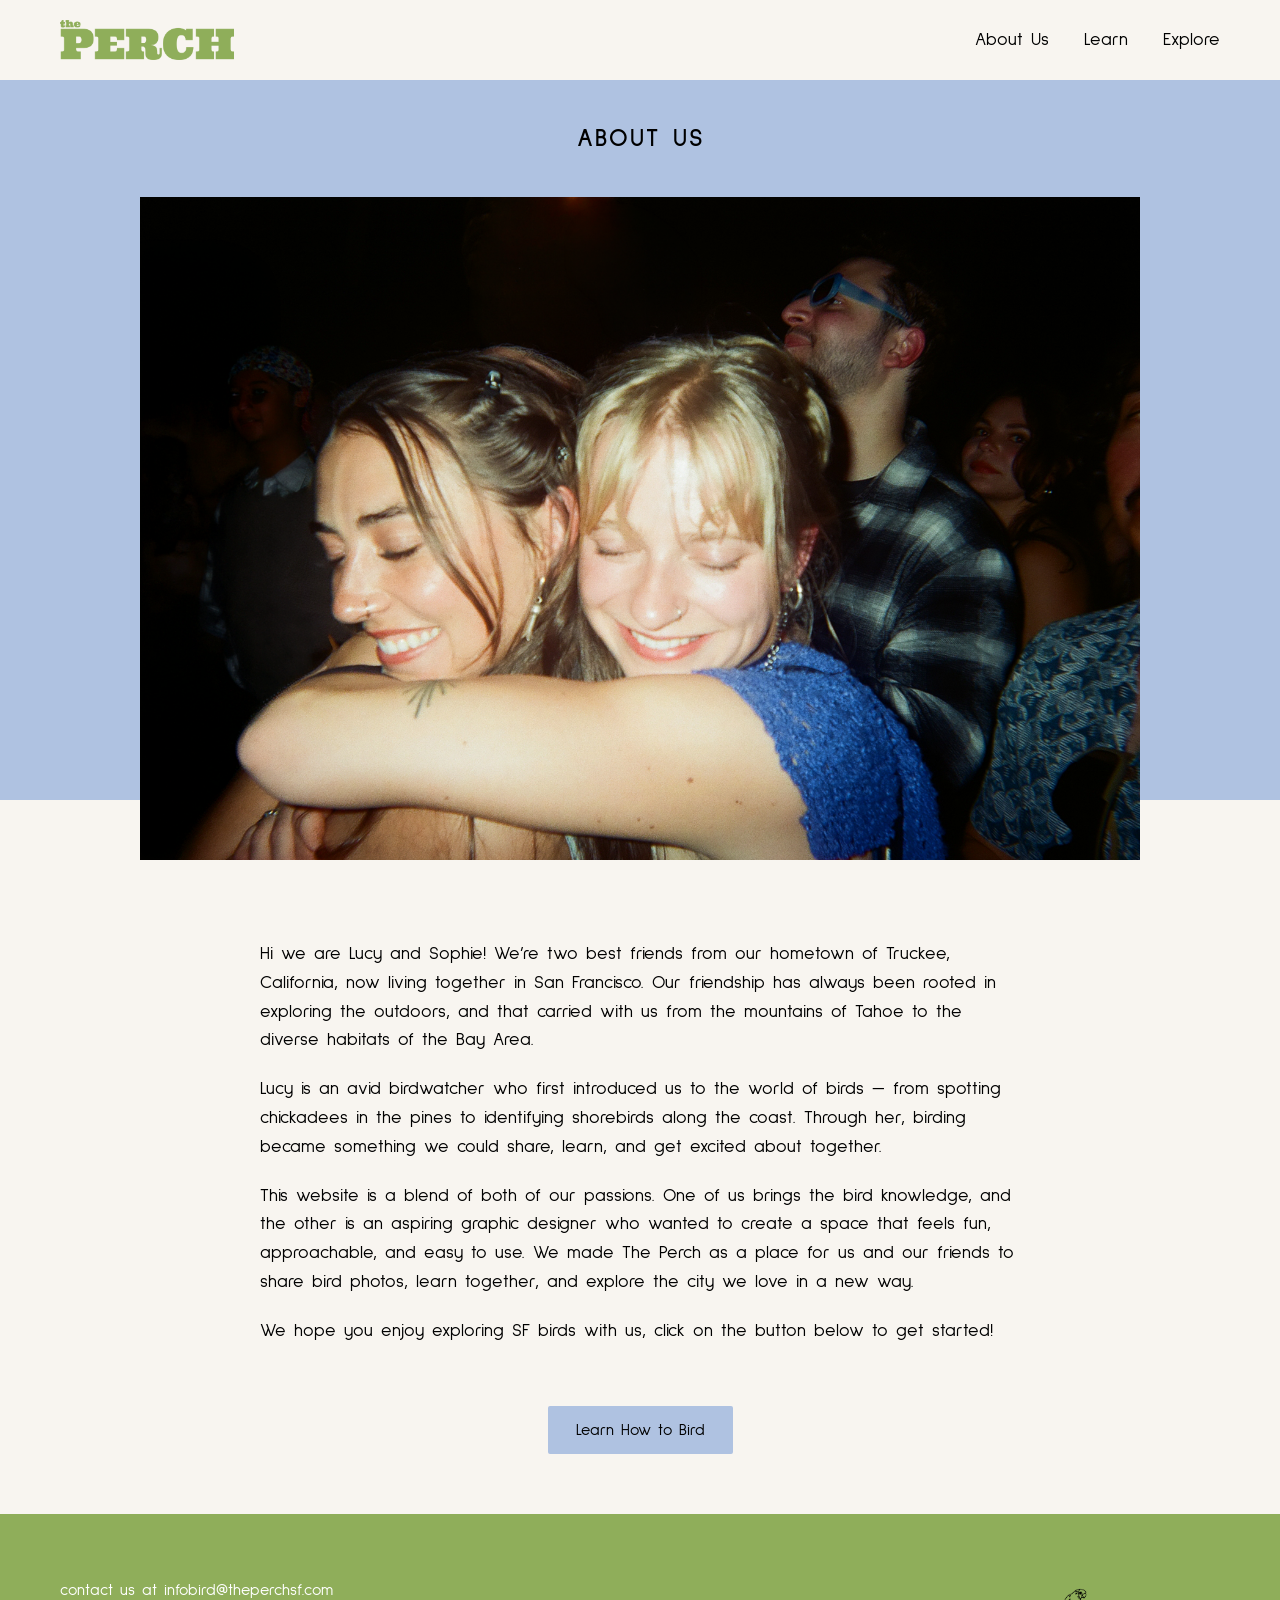
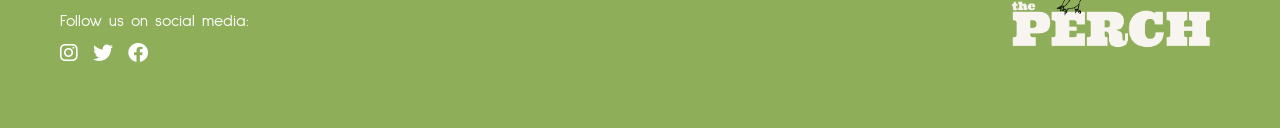
==== commit 2aa613af: "New Updates" ====
--- a/about-us.html
+++ b/about-us.html
@@ -18,9 +18,9 @@
   <div class="navbar">
     <a href="index.html" class="logo"><img src="images/Header/Perch-Logo-Header.png" alt="the PERCH logo"></a>
     <div class="nav-links">
-      <a href="about-us.html">about Us</a>
-      <a href="learn.html">learn</a>
-      <a href="explore.html">explore</a>
+      <a href="about-us.html">About Us</a>
+      <a href="learn.html">Learn</a>
+      <a href="explore.html">Explore</a>
     </div>
   </div>
 </header>
@@ -41,7 +41,7 @@
   </div>
 </main>
 
-<div class="btn-row"><a href="birds.html" class="btn">Birds</a></div>
+<div class="btn-row"><a href="learn.html" class="btn">Learn How to Bird</a></div>
 
 <footer class="custom-footer">
   <div class="footer-content">
--- a/css/style.css
+++ b/css/style.css
@@ -148,7 +148,7 @@
   width: fit-content;
   max-width: 100%;
   margin: 0 auto;
-  padding-left: 20px;
+  padding-left: 100px;
 }
 .plain-list li {
   font-size: 18px;
@@ -545,8 +545,9 @@
 }
 .gallery-image {
   width: 100%;
-  aspect-ratio: 4/3;
+  aspect-ratio: 1/1;
   object-fit: cover;
+  object-position: center top;
   cursor: pointer;
   transition: 0.3s;
 }
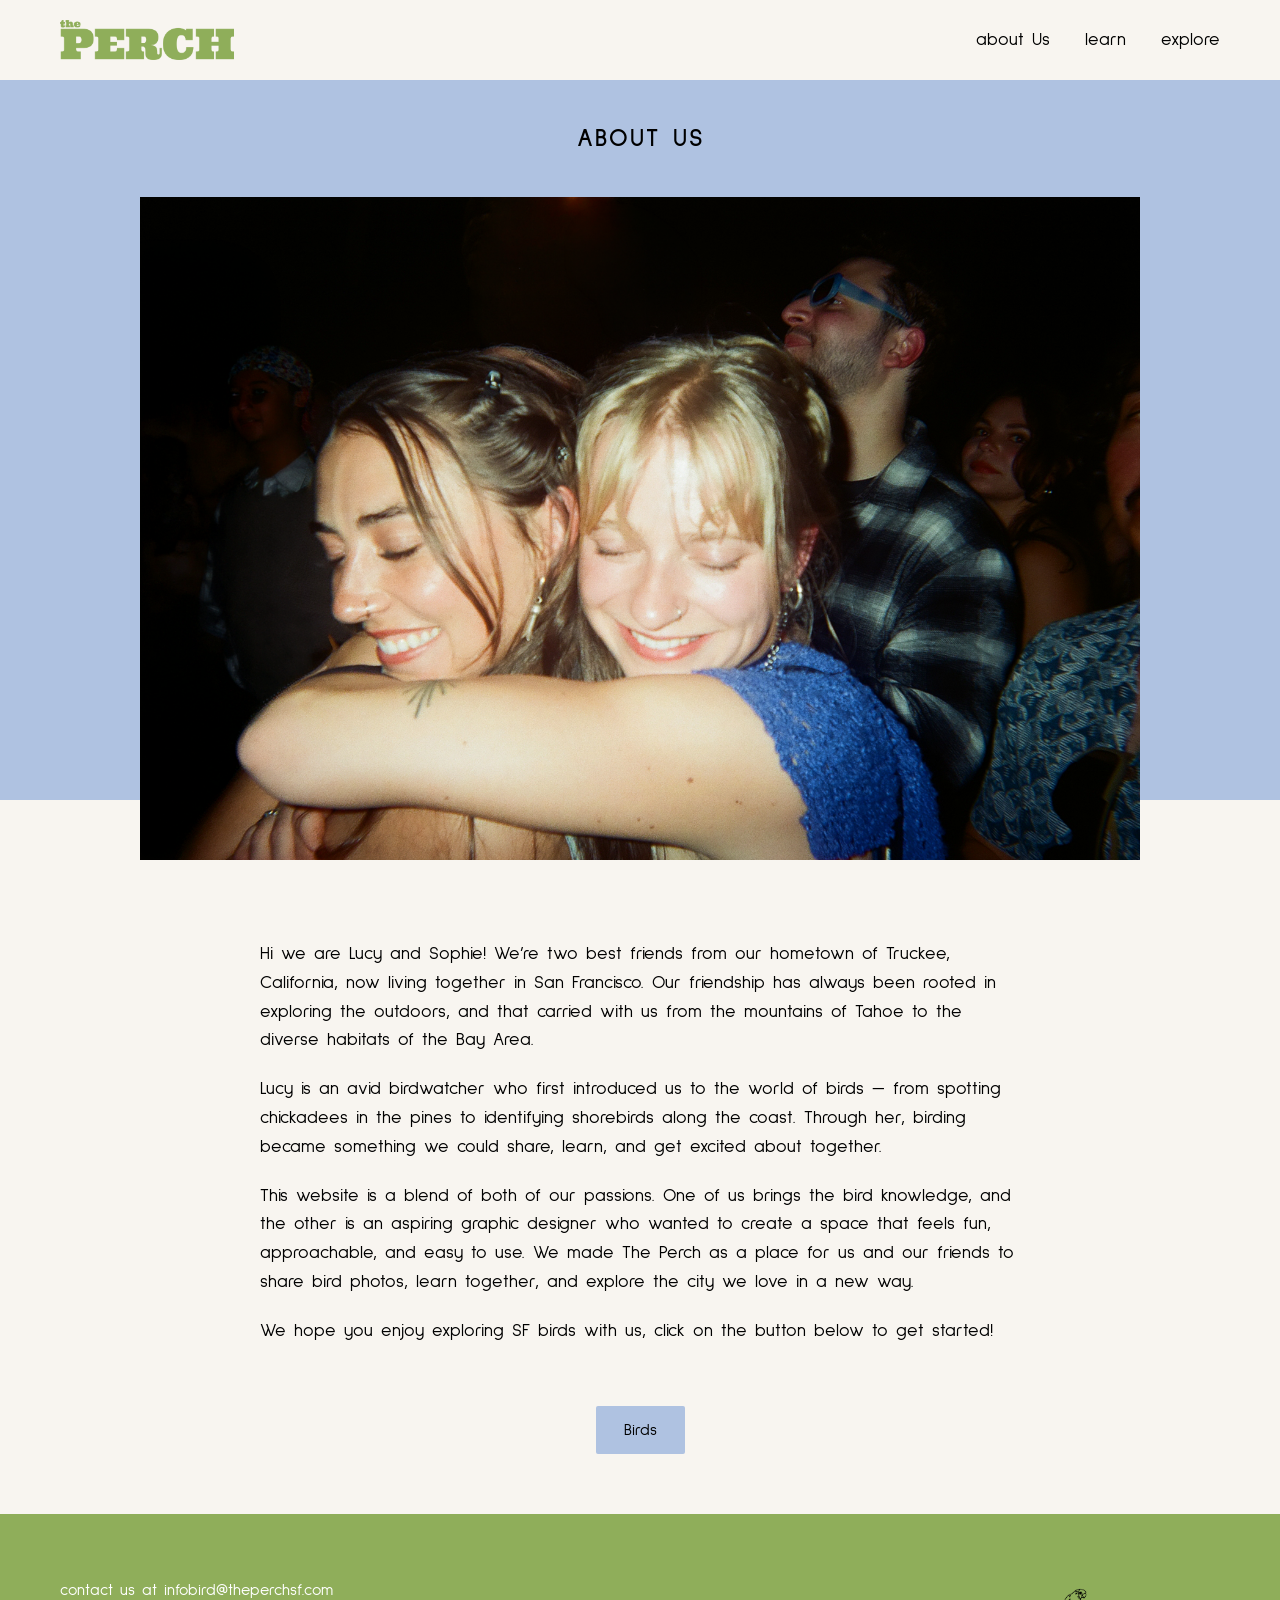
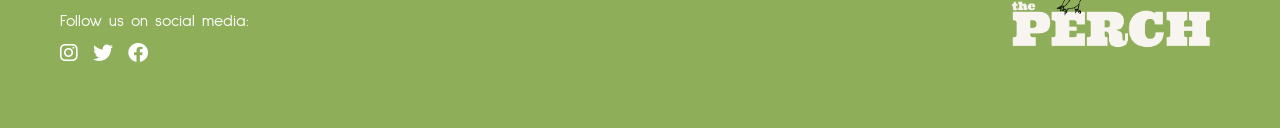
==== commit 4ee2fbd6: "mobile changes" ====
--- a/about-us.html
+++ b/about-us.html
@@ -17,10 +17,11 @@
 <header class="w3-top">
   <div class="navbar">
     <a href="index.html" class="logo"><img src="images/Header/Perch-Logo-Header.png" alt="the PERCH logo"></a>
+    <button class="nav-burger" type="button" aria-label="Open menu" onclick="this.closest('.navbar').classList.toggle('open')">&#9776;</button>
     <div class="nav-links">
-      <a href="about-us.html">About Us</a>
-      <a href="learn.html">Learn</a>
-      <a href="explore.html">Explore</a>
+      <a href="about-us.html">about Us</a>
+      <a href="learn.html">learn</a>
+      <a href="explore.html">explore</a>
     </div>
   </div>
 </header>
@@ -41,7 +42,7 @@
   </div>
 </main>
 
-<div class="btn-row"><a href="learn.html" class="btn">Learn How to Bird</a></div>
+<div class="btn-row"><a href="birds.html" class="btn">Birds</a></div>
 
 <footer class="custom-footer">
   <div class="footer-content">
--- a/css/style.css
+++ b/css/style.css
@@ -39,11 +39,25 @@
 
 /* NAVBAR */
 .navbar {
+  position: relative;
   display: flex;
   align-items: center;
   justify-content: space-between;
   padding: 20px 60px;
   background: var(--cream);
+}
+.nav-burger {
+  display: none;
+  background: none;
+  border: none;
+  font-size: 30px;
+  line-height: 1;
+  cursor: pointer;
+  color: #000;
+  padding: 4px 8px;
+}
+.nav-burger:hover {
+  color: var(--green);
 }
 .logo img {
   height: 40px;
@@ -721,8 +735,31 @@
   .nav-links {
     gap: 14px;
   }
+  .nav-burger {
+    display: block;
+  }
+  .nav-links {
+    display: none;
+    flex-direction: column;
+    gap: 0;
+    position: absolute;
+    top: 100%;
+    left: 0;
+    right: 0;
+    background: var(--cream);
+    padding: 4px 16px 12px;
+    box-shadow: 0 8px 12px rgba(0, 0, 0, 0.12);
+  }
+  .navbar.open .nav-links {
+    display: flex;
+  }
   .nav-links a {
-    font-size: 15px;
+    font-size: 18px;
+    padding: 14px 0;
+    border-bottom: 1px solid rgba(0, 0, 0, 0.08);
+  }
+  .nav-links a:last-child {
+    border-bottom: none;
   }
   .container {
     padding: 0 16px;
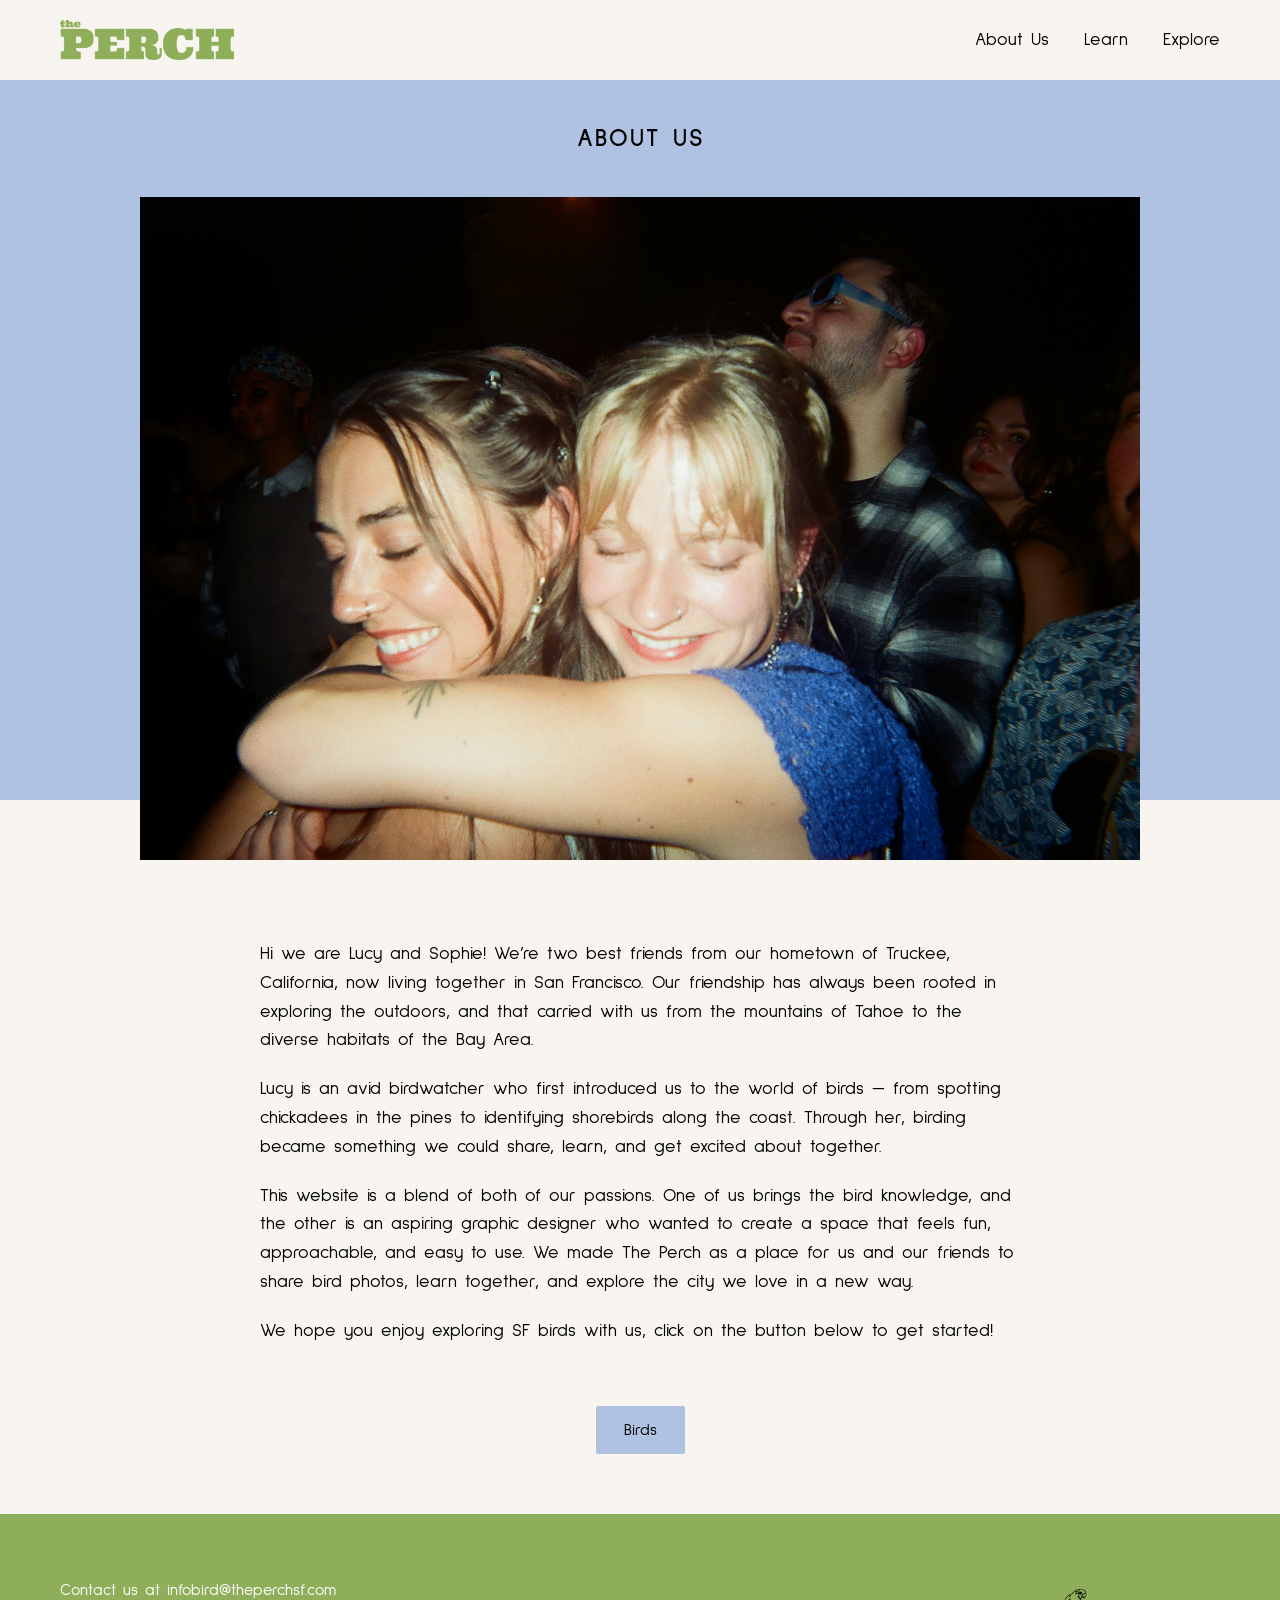
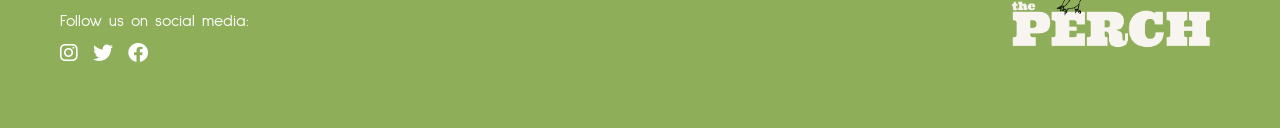
==== commit c529e232: "capitalization" ====
--- a/about-us.html
+++ b/about-us.html
@@ -19,9 +19,9 @@
     <a href="index.html" class="logo"><img src="images/Header/Perch-Logo-Header.png" alt="the PERCH logo"></a>
     <button class="nav-burger" type="button" aria-label="Open menu" onclick="this.closest('.navbar').classList.toggle('open')">&#9776;</button>
     <div class="nav-links">
-      <a href="about-us.html">about Us</a>
-      <a href="learn.html">learn</a>
-      <a href="explore.html">explore</a>
+      <a href="about-us.html">About Us</a>
+      <a href="learn.html">Learn</a>
+      <a href="explore.html">Explore</a>
     </div>
   </div>
 </header>
@@ -47,7 +47,7 @@
 <footer class="custom-footer">
   <div class="footer-content">
     <div class="footer-text">
-      <p>contact us at infobird@theperchsf.com</p>
+      <p>Contact us at infobird@theperchsf.com</p>
       <p>Follow us on social media:</p>
       <div class="social-icons">
         <a href="#"><i class="fa-brands fa-instagram"></i></a>
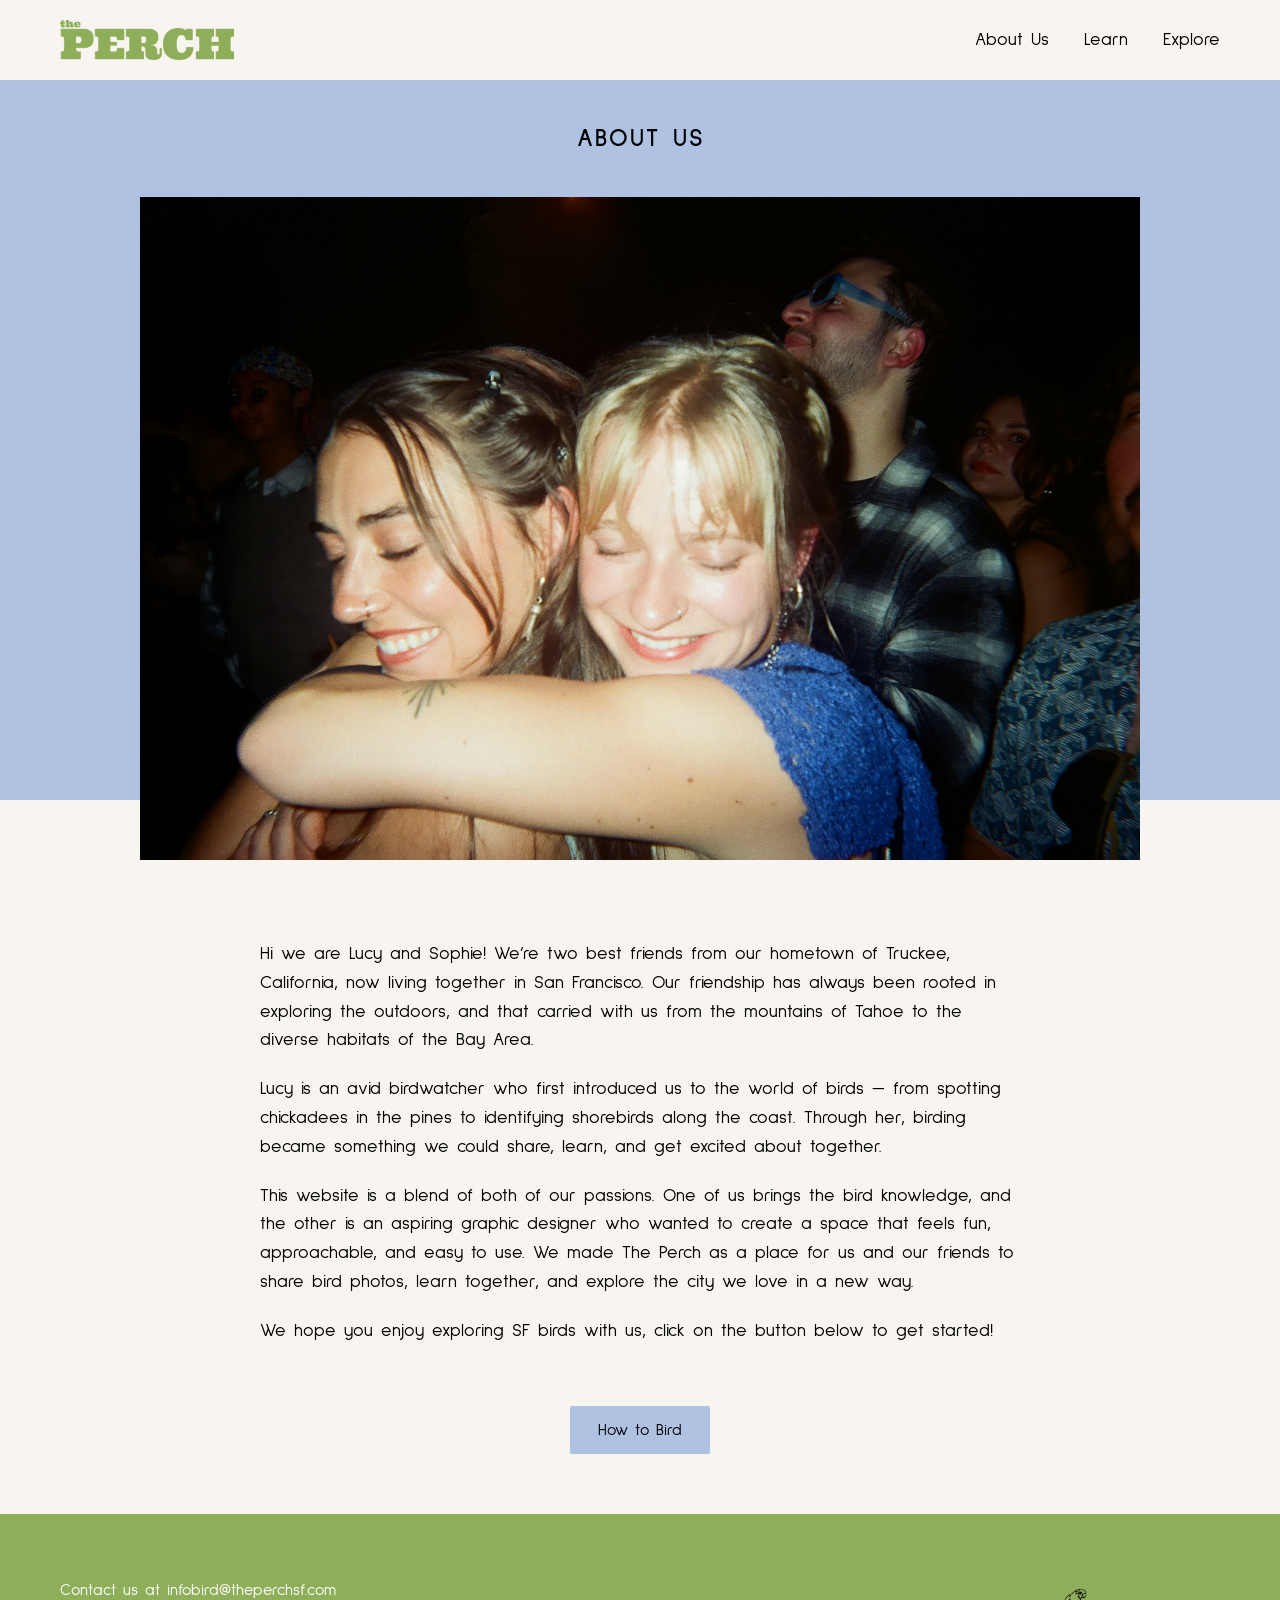
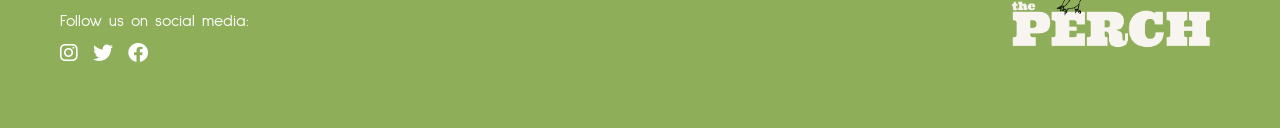
==== commit 6cbdbfe5: "how to bird button" ====
--- a/about-us.html
+++ b/about-us.html
@@ -42,7 +42,7 @@
   </div>
 </main>
 
-<div class="btn-row"><a href="birds.html" class="btn">Birds</a></div>
+<div class="btn-row"><a href="learn.html" class="btn">How to Bird</a></div>
 
 <footer class="custom-footer">
   <div class="footer-content">
